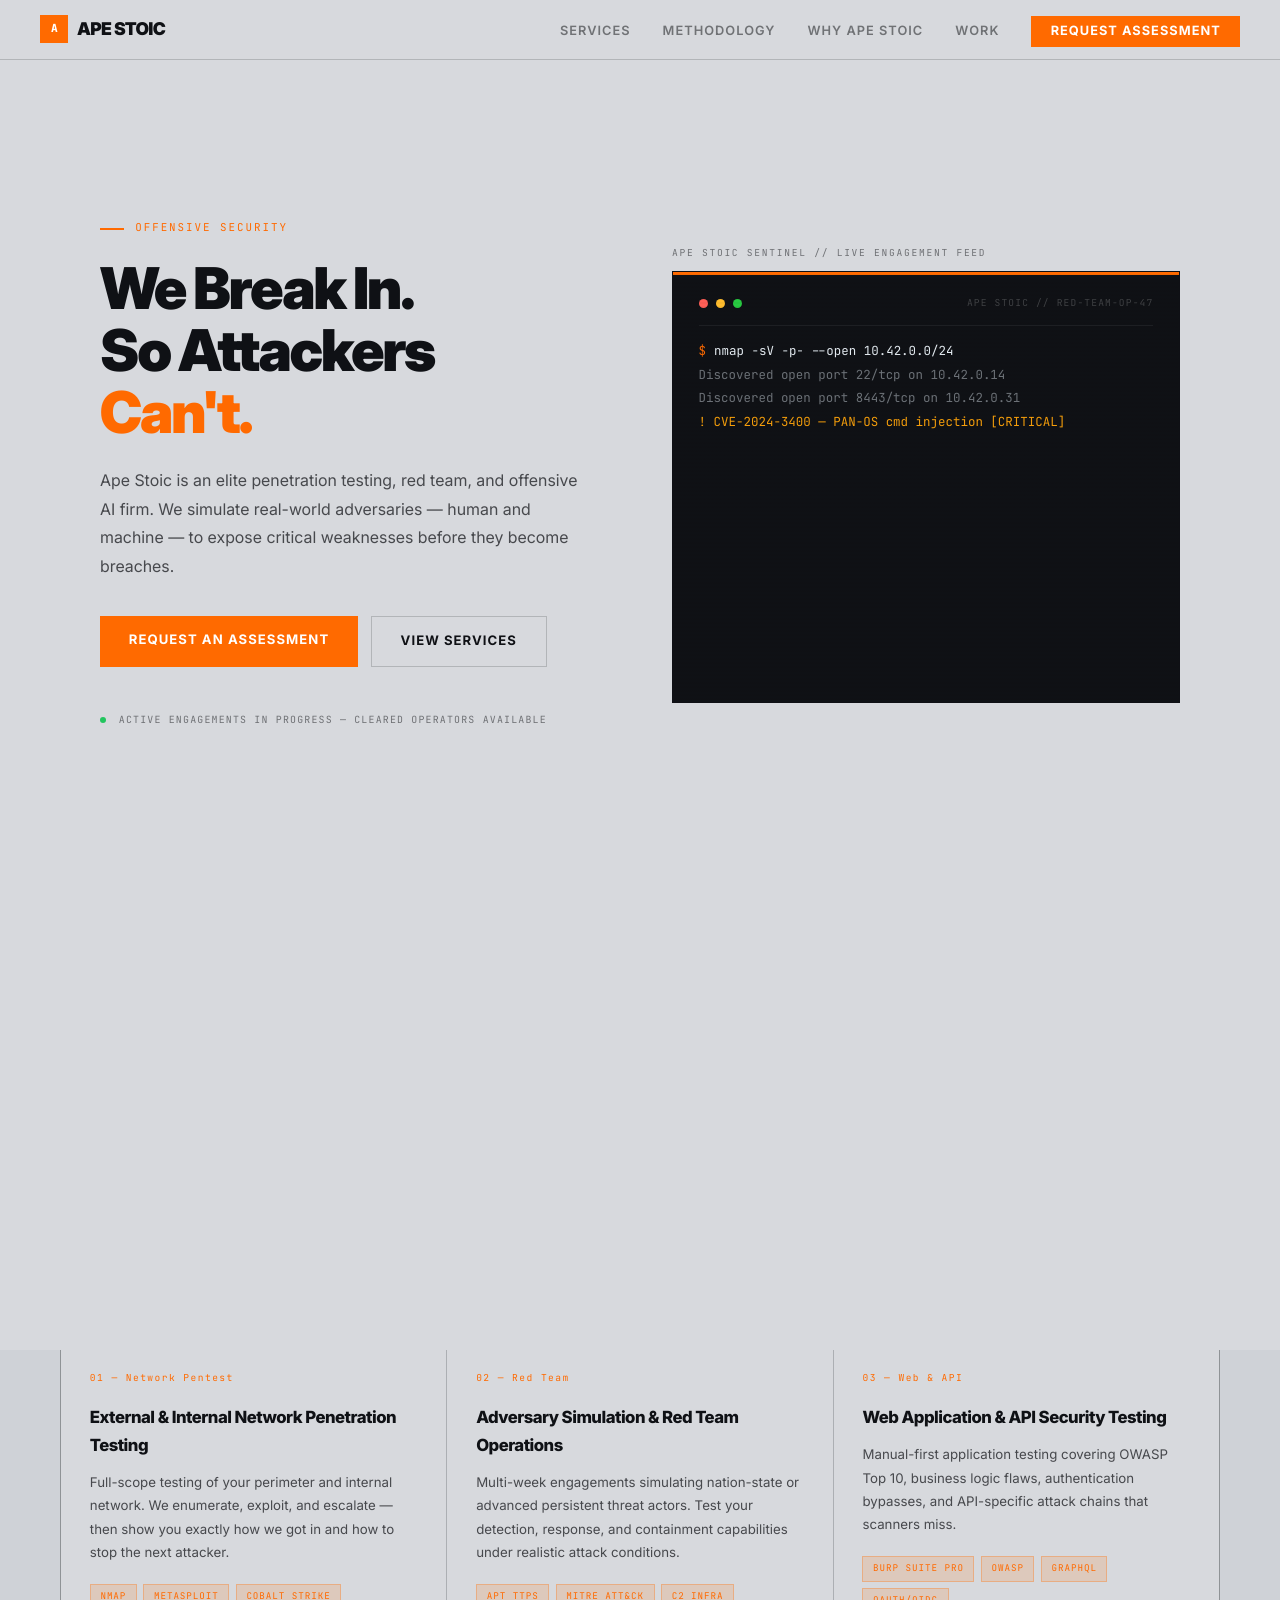
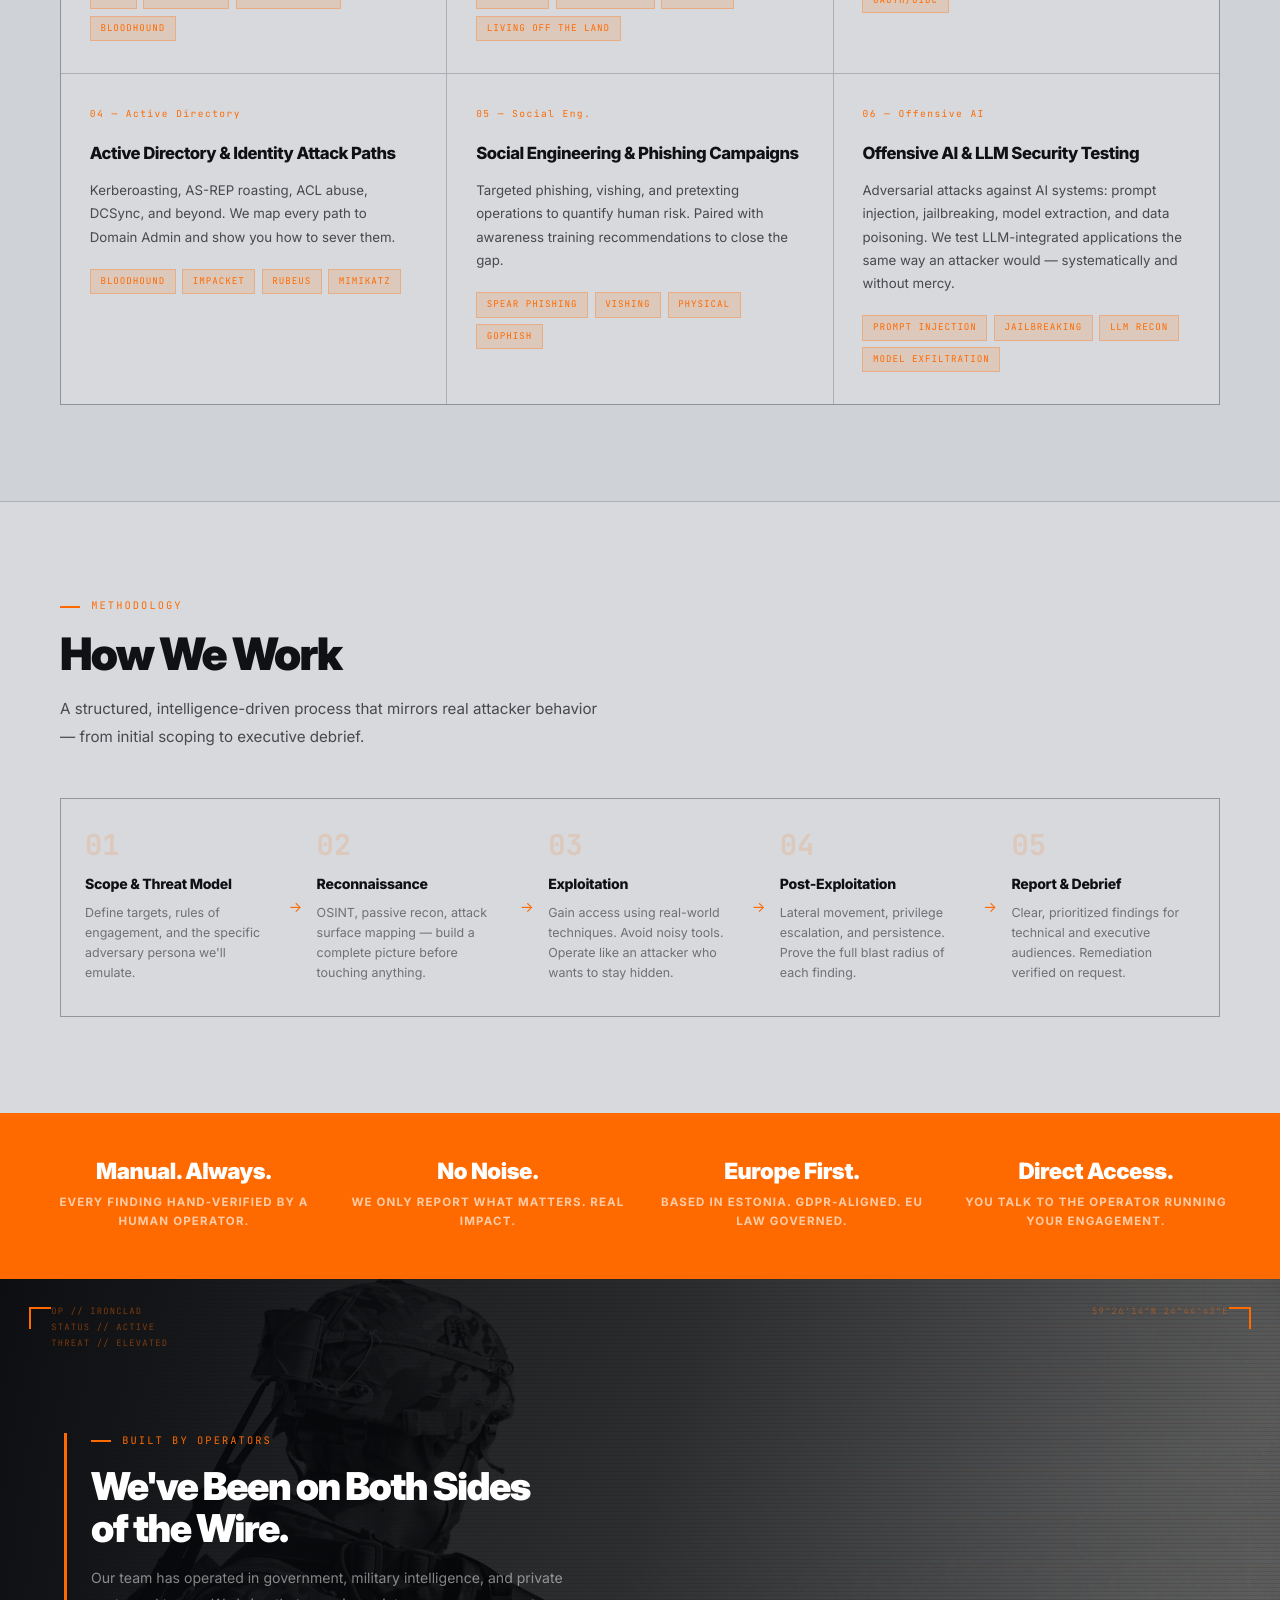
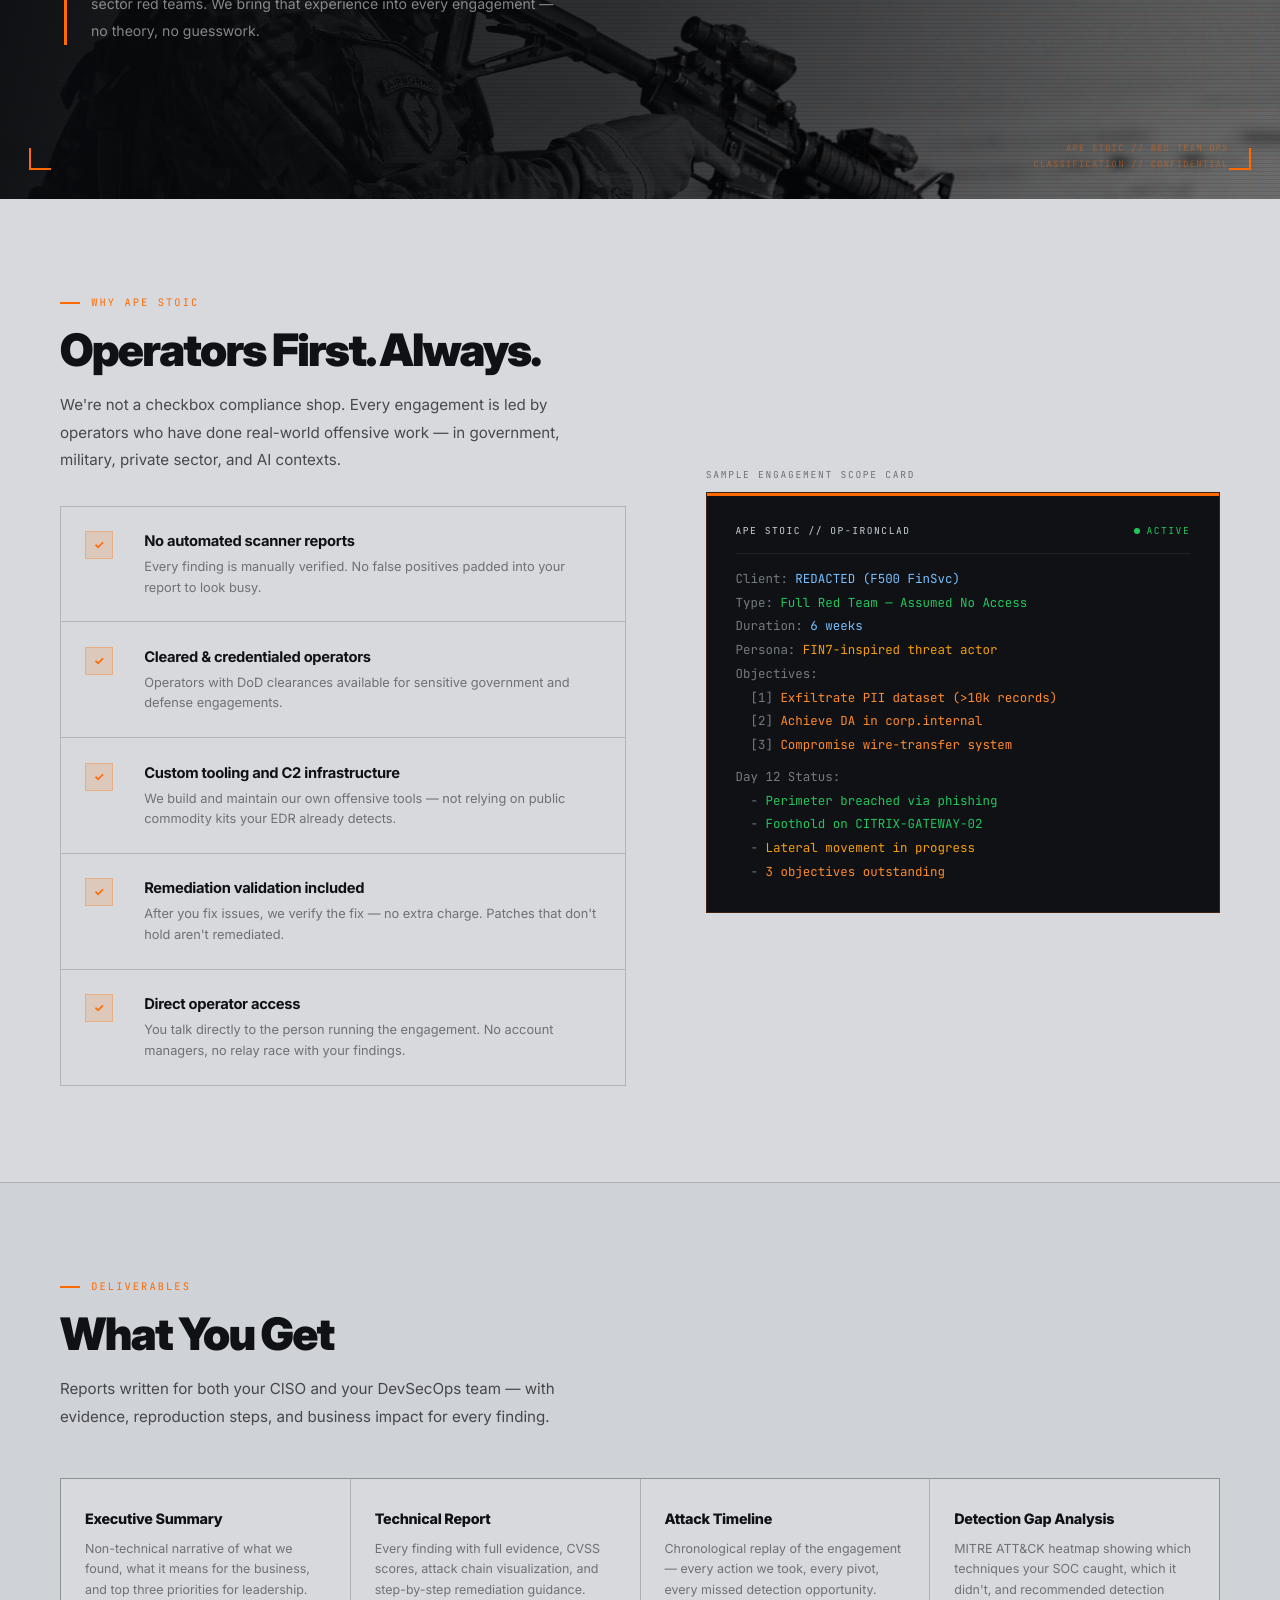
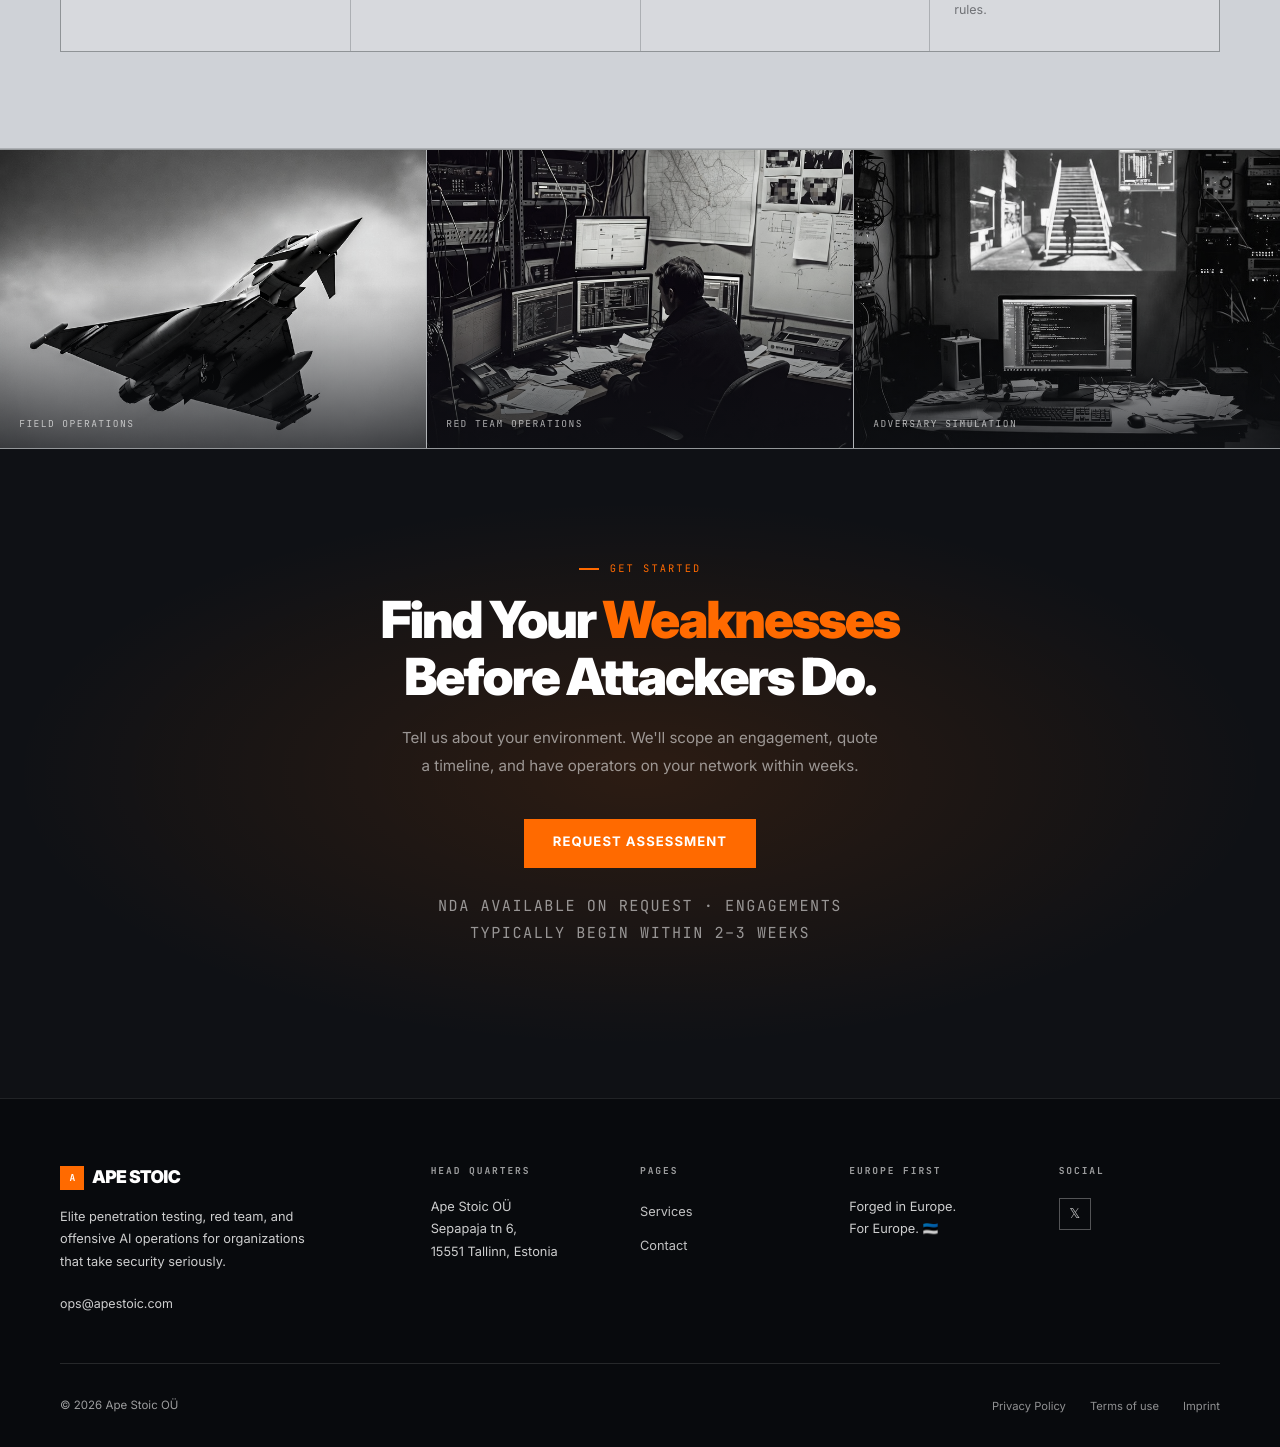
==== index.html @ 7f0d74b4 "Bust CDN cache — bump asset version to v2" ====
<!DOCTYPE html>
<html lang="en">
<head>
  <meta charset="UTF-8" />
  <meta name="viewport" content="width=device-width, initial-scale=1.0" />
  <title>Ape Stoic — Penetration Testing, Red Team & Offensive AI</title>
  <link rel="preconnect" href="https://fonts.googleapis.com" />
  <link rel="preconnect" href="https://fonts.gstatic.com" crossorigin />
  <link href="https://fonts.googleapis.com/css2?family=Inter:wght@400;500;600;700;800;900&family=JetBrains+Mono:wght@400;500;700&display=swap" rel="stylesheet" />
  <link rel="stylesheet" href="styles.css?v=2" />
</head>
<body class="loading">

  <!-- ── NAV ──────────────────────────────────────────────────── -->
  <nav id="navbar">
    <a href="#" class="nav-logo">
      <div class="nav-logo-mark">A</div>
      APE STOIC
    </a>
    <ul class="nav-links">
      <li><a href="#services">Services</a></li>
      <li><a href="#process">Methodology</a></li>
      <li><a href="#why">Why Ape Stoic</a></li>
      <li><a href="#work">Work</a></li>
      <li><a href="#contact" class="nav-cta">Request Assessment</a></li>
    </ul>
    <button class="nav-burger" aria-label="Toggle menu" aria-expanded="false">
      <span></span><span></span><span></span>
    </button>
  </nav>

  <!-- ── HERO ─────────────────────────────────────────────────── -->
  <main>
    <div class="hero container">
      <div>
        <div class="hero-eyebrow">Offensive Security</div>
        <h1>
          We Break In.<br />
          So Attackers<br />
          <em>Can't.</em>
        </h1>
        <p class="hero-sub">
          Ape Stoic is an elite penetration testing, red team, and offensive AI firm.
          We simulate real-world adversaries — human and machine — to expose critical weaknesses
          before they become breaches.
        </p>
        <div class="hero-actions">
          <a href="#contact" class="btn-primary">Request an Assessment</a>
          <a href="#services" class="btn-ghost">View Services</a>
        </div>
        <div class="hero-trust">
          <span class="trust-dot"></span>
          Active engagements in progress — cleared operators available
        </div>
      </div>

      <div class="terminal-wrap fade-up">
        <div class="terminal-label">Ape Stoic Sentinel // Live Engagement Feed</div>
        <div class="terminal">
          <div class="t-bar">
            <div class="t-dot"></div>
            <div class="t-dot"></div>
            <div class="t-dot"></div>
            <span class="t-title">APE STOIC // RED-TEAM-OP-47</span>
          </div>
          <div class="t-line"><span class="t-prompt">$</span><span class="t-cmd"> nmap -sV -p- --open 10.42.0.0/24</span></div>
          <div class="t-line"><span class="t-dim">Discovered open port 22/tcp on 10.42.0.14</span></div>
          <div class="t-line"><span class="t-dim">Discovered open port 8443/tcp on 10.42.0.31</span></div>
          <div class="t-line"><span class="t-warn">! CVE-2024-3400 — PAN-OS cmd injection [CRITICAL]</span></div>
          <div class="t-gap"></div>
          <div class="t-line"><span class="t-prompt">$</span><span class="t-cmd"> ./exploit.py --target 10.42.0.31 --cve 2024-3400</span></div>
          <div class="t-line"><span class="t-out">✓ Shell obtained: root@fw-edge-01</span></div>
          <div class="t-line"><span class="t-out">✓ Pivoting to internal VLAN 10.10.0.0/16</span></div>
          <div class="t-gap"></div>
          <div class="t-line"><span class="t-prompt">$</span><span class="t-cmd"> bloodhound-python -d corp.internal -u svc_scan</span></div>
          <div class="t-line"><span class="t-out">✓ 1,847 objects ingested</span></div>
          <div class="t-line"><span class="t-warn">! Shortest path to DA: 3 hops via KERBEROAST</span></div>
          <div class="t-gap"></div>
          <div class="t-line"><span class="t-prompt">$</span><span class="t-cmd"> impacket-secretsdump -just-dc corp.internal/admin</span></div>
          <div class="t-line"><span class="t-err">■ Domain Admin hash captured — objective complete</span></div>
          <div class="t-gap"></div>
          <div class="t-line"><span class="t-prompt">$</span><span class="t-dim"> _<span class="blink"></span></span></div>
        </div>
      </div>
    </div>
  </main>

  <!-- ── TICKER ────────────────────────────────────────────────── -->
  <div class="divider-bar">
    <div class="ticker" id="ticker">
      <span class="ticker-item"><b>◆</b>Network Penetration Testing</span>
      <span class="ticker-item"><b>◆</b>Red Team Operations</span>
      <span class="ticker-item"><b>◆</b>Web Application Testing</span>
      <span class="ticker-item"><b>◆</b>Active Directory Attacks</span>
      <span class="ticker-item"><b>◆</b>Social Engineering</span>
      <span class="ticker-item"><b>◆</b>Offensive AI</span>
      <span class="ticker-item"><b>◆</b>Physical Security</span>
      <span class="ticker-item"><b>◆</b>Threat Intelligence</span>
      <span class="ticker-item"><b>◆</b>Purple Team Exercises</span>
      <span class="ticker-item"><b>◆</b>Network Penetration Testing</span>
      <span class="ticker-item"><b>◆</b>Red Team Operations</span>
      <span class="ticker-item"><b>◆</b>Web Application Testing</span>
      <span class="ticker-item"><b>◆</b>Active Directory Attacks</span>
      <span class="ticker-item"><b>◆</b>Social Engineering</span>
      <span class="ticker-item"><b>◆</b>Offensive AI</span>
      <span class="ticker-item"><b>◆</b>Physical Security</span>
      <span class="ticker-item"><b>◆</b>Threat Intelligence</span>
      <span class="ticker-item"><b>◆</b>Purple Team Exercises</span>
    </div>
  </div>

  <!-- ── LOGOS ─────────────────────────────────────────────────── -->
  <div class="logos-row">
    <div class="logos-inner">
      <span class="logo-txt">Fortune 500</span>
      <span class="logo-txt">Financial Services</span>
      <span class="logo-txt">Healthcare</span>
      <span class="logo-txt">Defense Contractors</span>
      <span class="logo-txt">Critical Infrastructure</span>
      <span class="logo-txt">SaaS / Tech</span>
      <span class="logo-txt">Private Equity</span>
      <span class="logo-txt">Fortune 500</span>
      <span class="logo-txt">Financial Services</span>
      <span class="logo-txt">Healthcare</span>
      <span class="logo-txt">Defense Contractors</span>
      <span class="logo-txt">Critical Infrastructure</span>
      <span class="logo-txt">SaaS / Tech</span>
      <span class="logo-txt">Private Equity</span>
    </div>
  </div>

  <!-- ── SERVICES ──────────────────────────────────────────────── -->
  <section class="section services-bg" id="services">
    <div class="container">
      <div class="services-header fade-up">
        <div>
          <div class="eyebrow">Services</div>
          <h2 class="section-title">Full-Spectrum Offensive Security</h2>
        </div>
        <p class="section-sub">
          Every engagement is scoped to your threat model, staffed with operators who have done this in the real world — networks, applications, and AI systems — not just a lab.
        </p>
      </div>

      <div class="services-grid fade-up">
        <div class="svc-card">
          <div class="svc-num">01 — Network Pentest</div>
          <h3>External & Internal Network Penetration Testing</h3>
          <p>Full-scope testing of your perimeter and internal network. We enumerate, exploit, and escalate — then show you exactly how we got in and how to stop the next attacker.</p>
          <div class="svc-tags">
            <span class="svc-tag">NMAP</span>
            <span class="svc-tag">Metasploit</span>
            <span class="svc-tag">Cobalt Strike</span>
            <span class="svc-tag">BloodHound</span>
          </div>
        </div>
        <div class="svc-card">
          <div class="svc-num">02 — Red Team</div>
          <h3>Adversary Simulation & Red Team Operations</h3>
          <p>Multi-week engagements simulating nation-state or advanced persistent threat actors. Test your detection, response, and containment capabilities under realistic attack conditions.</p>
          <div class="svc-tags">
            <span class="svc-tag">APT TTPs</span>
            <span class="svc-tag">MITRE ATT&CK</span>
            <span class="svc-tag">C2 Infra</span>
            <span class="svc-tag">Living off the Land</span>
          </div>
        </div>
        <div class="svc-card">
          <div class="svc-num">03 — Web & API</div>
          <h3>Web Application & API Security Testing</h3>
          <p>Manual-first application testing covering OWASP Top 10, business logic flaws, authentication bypasses, and API-specific attack chains that scanners miss.</p>
          <div class="svc-tags">
            <span class="svc-tag">Burp Suite Pro</span>
            <span class="svc-tag">OWASP</span>
            <span class="svc-tag">GraphQL</span>
            <span class="svc-tag">OAuth/OIDC</span>
          </div>
        </div>
        <div class="svc-card">
          <div class="svc-num">04 — Active Directory</div>
          <h3>Active Directory & Identity Attack Paths</h3>
          <p>Kerberoasting, AS-REP roasting, ACL abuse, DCSync, and beyond. We map every path to Domain Admin and show you how to sever them.</p>
          <div class="svc-tags">
            <span class="svc-tag">BloodHound</span>
            <span class="svc-tag">Impacket</span>
            <span class="svc-tag">Rubeus</span>
            <span class="svc-tag">Mimikatz</span>
          </div>
        </div>
        <div class="svc-card">
          <div class="svc-num">05 — Social Eng.</div>
          <h3>Social Engineering & Phishing Campaigns</h3>
          <p>Targeted phishing, vishing, and pretexting operations to quantify human risk. Paired with awareness training recommendations to close the gap.</p>
          <div class="svc-tags">
            <span class="svc-tag">Spear Phishing</span>
            <span class="svc-tag">Vishing</span>
            <span class="svc-tag">Physical</span>
            <span class="svc-tag">GoPhish</span>
          </div>
        </div>
        <div class="svc-card">
          <div class="svc-num">06 — Offensive AI</div>
          <h3>Offensive AI & LLM Security Testing</h3>
          <p>Adversarial attacks against AI systems: prompt injection, jailbreaking, model extraction, and data poisoning. We test LLM-integrated applications the same way an attacker would — systematically and without mercy.</p>
          <div class="svc-tags">
            <span class="svc-tag">Prompt Injection</span>
            <span class="svc-tag">Jailbreaking</span>
            <span class="svc-tag">LLM Recon</span>
            <span class="svc-tag">Model Exfiltration</span>
          </div>
        </div>
      </div>
    </div>
  </section>

  <!-- ── PROCESS ────────────────────────────────────────────────── -->
  <section class="section" id="process">
    <div class="container">
      <div class="fade-up">
        <div class="eyebrow">Methodology</div>
        <h2 class="section-title">How We Work</h2>
        <p class="section-sub">A structured, intelligence-driven process that mirrors real attacker behavior — from initial scoping to executive debrief.</p>
      </div>
      <div class="process-grid fade-up">
        <div class="process-step">
          <div class="step-n">01</div>
          <h4>Scope & Threat Model</h4>
          <p>Define targets, rules of engagement, and the specific adversary persona we'll emulate.</p>
        </div>
        <div class="process-step">
          <div class="step-n">02</div>
          <h4>Reconnaissance</h4>
          <p>OSINT, passive recon, attack surface mapping — build a complete picture before touching anything.</p>
        </div>
        <div class="process-step">
          <div class="step-n">03</div>
          <h4>Exploitation</h4>
          <p>Gain access using real-world techniques. Avoid noisy tools. Operate like an attacker who wants to stay hidden.</p>
        </div>
        <div class="process-step">
          <div class="step-n">04</div>
          <h4>Post-Exploitation</h4>
          <p>Lateral movement, privilege escalation, and persistence. Prove the full blast radius of each finding.</p>
        </div>
        <div class="process-step">
          <div class="step-n">05</div>
          <h4>Report & Debrief</h4>
          <p>Clear, prioritized findings for technical and executive audiences. Remediation verified on request.</p>
        </div>
      </div>
    </div>
  </section>

  <!-- ── PRINCIPLES STRIP ───────────────────────────────────────── -->
  <div class="stats-strip">
    <div>
      <div class="stat-num" style="font-size:1.4rem; letter-spacing:-0.02em">Manual. Always.</div>
      <div class="stat-desc" style="margin-top:0.6rem">Every finding hand-verified by a human operator.</div>
    </div>
    <div>
      <div class="stat-num" style="font-size:1.4rem; letter-spacing:-0.02em">No Noise.</div>
      <div class="stat-desc" style="margin-top:0.6rem">We only report what matters. Real impact.</div>
    </div>
    <div>
      <div class="stat-num" style="font-size:1.4rem; letter-spacing:-0.02em">Europe First.</div>
      <div class="stat-desc" style="margin-top:0.6rem">Based in Estonia. GDPR-aligned. EU law governed.</div>
    </div>
    <div>
      <div class="stat-num" style="font-size:1.4rem; letter-spacing:-0.02em">Direct Access.</div>
      <div class="stat-desc" style="margin-top:0.6rem">You talk to the operator running your engagement.</div>
    </div>
  </div>

  <!-- ── PHOTO BANNER ──────────────────────────────────────────── -->
  <div class="photo-banner">
    <img
      src="img/miltec1.jpg"
      alt="Military operator in the field"
      loading="lazy"
    />
    <div class="photo-banner-scanlines"></div>

    <!-- Corner viewfinder brackets -->
    <div class="photo-banner-corner photo-banner-corner--tl"></div>
    <div class="photo-banner-corner photo-banner-corner--tr"></div>
    <div class="photo-banner-corner photo-banner-corner--bl"></div>
    <div class="photo-banner-corner photo-banner-corner--br"></div>

    <!-- HUD data readouts -->
    <div class="photo-banner-hud photo-banner-hud--tl">
      OP // IRONCLAD<br />
      STATUS // ACTIVE<br />
      THREAT // ELEVATED
    </div>
    <div class="photo-banner-hud photo-banner-hud--tr">
      59°26'14"N 24°44'43"E
    </div>
    <div class="photo-banner-hud photo-banner-hud--br">
      APE STOIC // RED TEAM OPS<br />
      CLASSIFICATION // CONFIDENTIAL
    </div>

    <div class="photo-banner-overlay">
      <div class="photo-banner-text">
        <div class="eyebrow">Built by Operators</div>
        <h2>We've Been on Both Sides of the Wire.</h2>
        <p>Our team has operated in government, military intelligence, and private sector red teams. We bring that experience into every engagement — no theory, no guesswork.</p>
      </div>
    </div>
  </div>

  <!-- ── WHY STOIC ─────────────────────────────────────────────── -->
  <section class="section" id="why">
    <div class="container why-grid">
      <div class="fade-up">
        <div class="eyebrow">Why Ape Stoic</div>
        <h2 class="section-title">Operators First. Always.</h2>
        <p class="section-sub">We're not a checkbox compliance shop. Every engagement is led by operators who have done real-world offensive work — in government, military, private sector, and AI contexts.</p>

        <ul class="why-list">
          <li class="why-item">
            <div class="why-check">✓</div>
            <div>
              <h4>No automated scanner reports</h4>
              <p>Every finding is manually verified. No false positives padded into your report to look busy.</p>
            </div>
          </li>
          <li class="why-item">
            <div class="why-check">✓</div>
            <div>
              <h4>Cleared & credentialed operators</h4>
              <p>Operators with DoD clearances available for sensitive government and defense engagements.</p>
            </div>
          </li>
          <li class="why-item">
            <div class="why-check">✓</div>
            <div>
              <h4>Custom tooling and C2 infrastructure</h4>
              <p>We build and maintain our own offensive tools — not relying on public commodity kits your EDR already detects.</p>
            </div>
          </li>
          <li class="why-item">
            <div class="why-check">✓</div>
            <div>
              <h4>Remediation validation included</h4>
              <p>After you fix issues, we verify the fix — no extra charge. Patches that don't hold aren't remediated.</p>
            </div>
          </li>
          <li class="why-item">
            <div class="why-check">✓</div>
            <div>
              <h4>Direct operator access</h4>
              <p>You talk directly to the person running the engagement. No account managers, no relay race with your findings.</p>
            </div>
          </li>
        </ul>
      </div>

      <div class="fade-up">
        <div class="terminal-label" style="color:var(--text-dim); font-family:var(--font-mono); font-size:0.6rem; text-transform:uppercase; letter-spacing:0.18em; margin-bottom:0.6rem">Sample Engagement Scope Card</div>
        <div class="scope-card">
          <div class="scope-header">
            <span>APE STOIC // OP-IRONCLAD</span>
            <span class="scope-live"><span class="scope-live-dot"></span>ACTIVE</span>
          </div>
          <div class="scope-line">Client:       <span class="scope-key">REDACTED (F500 FinSvc)</span></div>
          <div class="scope-line">Type:         <span class="scope-ok">Full Red Team — Assumed No Access</span></div>
          <div class="scope-line">Duration:     <span class="scope-key">6 weeks</span></div>
          <div class="scope-line">Persona:      <span class="scope-warn">FIN7-inspired threat actor</span></div>
          <div class="scope-line">Objectives:</div>
          <div class="scope-line">&nbsp;&nbsp;[1] <span class="scope-hit">Exfiltrate PII dataset (&gt;10k records)</span></div>
          <div class="scope-line">&nbsp;&nbsp;[2] <span class="scope-hit">Achieve DA in corp.internal</span></div>
          <div class="scope-line">&nbsp;&nbsp;[3] <span class="scope-hit">Compromise wire-transfer system</span></div>
          <div style="height:0.5rem"></div>
          <div class="scope-line">Day 12 Status:</div>
          <div class="scope-line">&nbsp;&nbsp;- <span class="scope-ok">Perimeter breached via phishing</span></div>
          <div class="scope-line">&nbsp;&nbsp;- <span class="scope-ok">Foothold on CITRIX-GATEWAY-02</span></div>
          <div class="scope-line">&nbsp;&nbsp;- <span class="scope-warn">Lateral movement in progress</span></div>
          <div class="scope-line">&nbsp;&nbsp;- <span class="scope-hit">3 objectives outstanding</span></div>
        </div>
      </div>
    </div>
  </section>

  <!-- ── DELIVERABLES ───────────────────────────────────────────── -->
  <section class="section services-bg" id="work">
    <div class="container">
      <div class="fade-up">
        <div class="eyebrow">Deliverables</div>
        <h2 class="section-title">What You Get</h2>
        <p class="section-sub">Reports written for both your CISO and your DevSecOps team — with evidence, reproduction steps, and business impact for every finding.</p>
      </div>
      <div class="deliver-grid fade-up">
        <div class="deliver-card">
          <h4>Executive Summary</h4>
          <p>Non-technical narrative of what we found, what it means for the business, and top three priorities for leadership.</p>
        </div>
        <div class="deliver-card">
          <h4>Technical Report</h4>
          <p>Every finding with full evidence, CVSS scores, attack chain visualization, and step-by-step remediation guidance.</p>
        </div>
        <div class="deliver-card">
          <h4>Attack Timeline</h4>
          <p>Chronological replay of the engagement — every action we took, every pivot, every missed detection opportunity.</p>
        </div>
        <div class="deliver-card">
          <h4>Detection Gap Analysis</h4>
          <p>MITRE ATT&CK heatmap showing which techniques your SOC caught, which it didn't, and recommended detection rules.</p>
        </div>
      </div>
    </div>
  </section>

  <!-- ── PHOTO GRID ────────────────────────────────────────────── -->
  <div class="photo-grid">
    <div class="photo-cell">
      <img
        src="img/miltec4.jpg"
        alt="Operator with weapon"
        loading="lazy"
      />
      <div class="photo-cell-overlay"></div>
      <div class="photo-cell-label">Field Operations</div>
    </div>
    <div class="photo-cell">
      <img
        src="img/miltec2.jpg"
        alt="Tactical engagement"
        loading="lazy"
        style="object-position: 70% center"
      />
      <div class="photo-cell-overlay"></div>
      <div class="photo-cell-label">Red Team Operations</div>
    </div>
    <div class="photo-cell">
      <img
        src="img/miltec3.jpg"
        alt="Military readiness"
        loading="lazy"
        style="object-position: 30% center"
      />
      <div class="photo-cell-overlay"></div>
      <div class="photo-cell-label">Adversary Simulation</div>
    </div>
  </div>


<!-- ── CTA ───────────────────────────────────────────────────── -->
<section class="cta-section" id="contact">
  <div class="eyebrow" style="justify-content:center; color:var(--red)">Get Started</div>
  <h2 class="fade-up">Find Your <em>Weaknesses</em><br />Before Attackers Do.</h2>
  <p class="fade-up">Tell us about your environment. We'll scope an engagement, quote a timeline, and have operators on your network within weeks.</p>
  <div class="cta-form fade-up">
    <a href="mailto:ops@apestoic.com?subject=Assessment%20Request" class="btn-primary">Request Assessment</a>
  </div>
  <p class="cta-note fade-up">NDA available on request · Engagements typically begin within 2–3 weeks</p>
</section>

  <!-- ── FOOTER ────────────────────────────────────────────────── -->
  <footer>
    <div class="footer-inner">
      <div class="footer-top">
        <div>
          <div class="footer-logo">
            <div class="footer-logo-mark">A</div>
            APE STOIC
          </div>
          <p class="footer-brand-desc">
            Elite penetration testing, red team, and offensive AI operations for organizations that take security seriously.
          </p>
          <div class="footer-contact-links">
            <a href="mailto:ops@apestoic.com">ops@apestoic.com</a>
          </div>
        </div>

        <div class="footer-col">
          <h5>Head Quarters</h5>
          <p class="footer-brand-desc">
            Ape Stoic OÜ<br />
            Sepapaja tn 6,<br />
            15551 Tallinn, Estonia
          </p>
        </div>

        <div class="footer-col">
          <h5>Pages</h5>
          <ul>
            <li><a href="#services">Services</a></li>
            <li><a href="#contact">Contact</a></li>
          </ul>
        </div>

        <div class="footer-col">
          <h5>Europe First</h5>
          <p class="footer-brand-desc">Forged in Europe.<br /> 
            For Europe. 🇪🇪
          </p>
        </div>

      <div class="footer-col">
        <h5>Social</h5>
        <div class="footer-social">
          <a href="https://x.com/apestoic" target="_blank" rel="noopener noreferrer" aria-label="X / Twitter">𝕏</a>
        </div>
      </div>
    </div>



      <div class="footer-bottom">
        <p>© 2026 Ape Stoic OÜ</p>
        <div class="footer-legal">
          <a href="privacy.html">Privacy Policy</a>
          <a href="terms.html">Terms of use</a>
          <a href="imprint.html">Imprint</a>
        </div>
      </div>
    </div>
  </footer>

  <script src="main.js?v=2"></script>
</body>
</html>
---- styles.css ----
/* ── TOKENS ──────────────────────────────────────────────────────── */
:root {
  --red:          #ff6a00;
  --red-bright:   #ff8a2a;
  --red-glow:     #ff7a18;
  --red-dark:     #b94a00;
  --red-dim:      rgba(255,106,0,0.15);
  --red-border:   rgba(255,106,0,0.30);

  --bg-primary:   #d7d9dd;
  --bg-secondary: #cfd2d7;
  --bg-card:      rgba(255,255,255,0.30);
  --bg-glass:     rgba(255,255,255,0.55);
  --bg-glass-hover: rgba(255,255,255,0.70);

  --text-primary:   #0f1115;
  --text-secondary: rgba(15,17,21,0.72);
  --text-dim:       rgba(15,17,21,0.52);

  --border:       rgba(15,17,21,0.18);
  --border-hover: rgba(255,106,0,0.55);

  --container:    1160px;
  --radius-lg:    0px;
  --radius-md:    0px;
  --radius-sm:    0px;
  --shadow-lg:    none;
  --shadow-red:   none;

  --font-sans: Inter, -apple-system, BlinkMacSystemFont, "Segoe UI", sans-serif;
  --font-mono: "JetBrains Mono", "Fira Code", "SF Mono", ui-monospace, monospace;

  --ease-out:    cubic-bezier(0.2,0.8,0.2,1);
  --ease-spring: cubic-bezier(0.34,1.56,0.64,1);
}

/* ── RESET ───────────────────────────────────────────────────────── */
*, *::before, *::after { box-sizing: border-box; margin: 0; padding: 0; }
html { scroll-behavior: smooth; }
body {
  font-family: var(--font-sans);
  background: var(--bg-primary);
  color: var(--text-primary);
  line-height: 1.65;
  overflow-x: hidden;
  -webkit-font-smoothing: antialiased;
  text-rendering: geometricPrecision;
}
a { color: inherit; text-decoration: none; }
::selection { background: var(--red); color: #fff; }

/* ── SCROLLBAR ───────────────────────────────────────────────────── */
::-webkit-scrollbar { width: 5px; }
::-webkit-scrollbar-track { background: var(--bg-secondary); }
::-webkit-scrollbar-thumb { background: var(--red); }

/* ── NAV ─────────────────────────────────────────────────────────── */
nav {
  position: fixed;
  top: 0; left: 0; right: 0;
  z-index: 900;
  height: 60px;
  display: flex;
  align-items: center;
  justify-content: space-between;
  flex-wrap: nowrap;
  padding: 0 2.5rem;
  background: rgba(215,217,221,0.92);
  backdrop-filter: blur(14px);
  border-bottom: 1px solid var(--border);
  transition: background 0.3s;
}

nav.scrolled { background: rgba(207,210,215,0.97); }

.nav-logo {
  display: flex;
  align-items: center;
  gap: 9px;
  font-size: 1.1rem;
  font-weight: 900;
  letter-spacing: -0.04em;
  color: var(--text-primary);
  white-space: nowrap;
  flex-shrink: 0;
}

.nav-logo-mark {
  width: 28px;
  height: 28px;
  background: var(--red);
  display: grid;
  place-items: center;
  font-size: 0.7rem;
  font-weight: 900;
  color: #fff;
  font-family: var(--font-mono);
}

.nav-links {
  display: flex;
  align-items: center;
  gap: 2rem;
  list-style: none;
}

.nav-links a {
  font-size: 0.8rem;
  font-weight: 600;
  text-transform: uppercase;
  letter-spacing: 0.08em;
  color: var(--text-dim);
  transition: color 0.2s;
  white-space: nowrap;
}

.nav-links a:hover { color: var(--text-primary); }

.nav-cta {
  background: var(--red) !important;
  color: #fff !important;
  padding: 0.5rem 1.2rem;
  font-weight: 700 !important;
  transition: background 0.2s !important;
}

.nav-cta:hover { background: var(--red-dark) !important; }

/* ── BUTTONS ─────────────────────────────────────────────────────── */
.btn-primary {
  background: var(--red);
  color: #fff;
  font-weight: 700;
  font-size: 0.82rem;
  text-transform: uppercase;
  letter-spacing: 0.08em;
  padding: 0.85rem 1.8rem;
  transition: background 0.2s;
  display: inline-block;
}

.btn-primary:hover { background: var(--red-dark); }

.btn-ghost {
  background: transparent;
  color: var(--text-primary);
  font-weight: 700;
  font-size: 0.82rem;
  text-transform: uppercase;
  letter-spacing: 0.08em;
  padding: 0.85rem 1.8rem;
  border: 1px solid var(--border);
  transition: border-color 0.2s, color 0.2s;
  display: inline-block;
}

.btn-ghost:hover { border-color: var(--red); color: var(--red); }

/* ── HERO ────────────────────────────────────────────────────────── */
.hero {
  min-height: 100vh;
  display: grid;
  grid-template-columns: 1fr 1fr;
  align-items: center;
  gap: 4rem;
  padding: 8rem 2.5rem 5rem;
  max-width: var(--container);
  margin: 0 auto;
}

.hero-eyebrow {
  font-family: var(--font-mono);
  font-size: 0.68rem;
  text-transform: uppercase;
  letter-spacing: 0.18em;
  color: var(--red);
  margin-bottom: 1.2rem;
  display: flex;
  align-items: center;
  gap: 0.7rem;
}

.hero-eyebrow::before {
  content: '';
  width: 24px;
  height: 2px;
  background: var(--red);
}

.hero h1 {
  font-size: clamp(2.4rem, 4.5vw, 4rem);
  font-weight: 900;
  letter-spacing: -0.04em;
  line-height: 1.08;
  margin-bottom: 1.4rem;
  color: var(--text-primary);
}

.hero h1 em { font-style: normal; color: var(--red); }

.hero-sub {
  font-size: 1rem;
  color: var(--text-secondary);
  line-height: 1.8;
  margin-bottom: 2.2rem;
  max-width: 480px;
}

.hero-actions {
  display: flex;
  gap: 0.8rem;
  flex-wrap: wrap;
  margin-bottom: 2.8rem;
}

.hero-trust {
  display: flex;
  align-items: center;
  gap: 0.8rem;
  font-family: var(--font-mono);
  font-size: 0.62rem;
  letter-spacing: 0.12em;
  text-transform: uppercase;
  color: var(--text-dim);
}

.trust-dot {
  width: 6px; height: 6px;
  background: #22c55e;
  border-radius: 50%;
  animation: pulse 2s infinite;
}

@keyframes pulse {
  0%, 100% { opacity: 1; }
  50% { opacity: 0.4; }
}

/* ── TERMINAL ────────────────────────────────────────────────────── */
.terminal-wrap { position: relative; }

.terminal-label {
  font-family: var(--font-mono);
  font-size: 0.6rem;
  text-transform: uppercase;
  letter-spacing: 0.18em;
  color: var(--text-dim);
  margin-bottom: 0.6rem;
}

.terminal {
  background: #0f1115;
  border: 1px solid rgba(15,17,21,0.35);
  padding: 1.4rem 1.6rem;
  font-family: var(--font-mono);
  font-size: 0.78rem;
  line-height: 1.9;
  color: #c9d1d9;
  position: relative;
  overflow: hidden;
}

.terminal::before {
  content: '';
  position: absolute;
  top: 0; left: 0; right: 0;
  height: 3px;
  background: var(--red);
}

.terminal::after {
  content: '';
  position: absolute;
  inset: 0;
  background: repeating-linear-gradient(
    0deg,
    transparent,
    transparent 2px,
    rgba(0,0,0,0.03) 2px,
    rgba(0,0,0,0.03) 4px
  );
  pointer-events: none;
}

.t-bar {
  display: flex;
  align-items: center;
  gap: 0.5rem;
  padding-bottom: 0.8rem;
  margin-bottom: 0.8rem;
  border-bottom: 1px solid rgba(255,255,255,0.06);
}

.t-dot { width: 9px; height: 9px; border-radius: 50%; }
.t-dot:nth-child(1) { background: #ff5f57; }
.t-dot:nth-child(2) { background: #ffbd2e; }
.t-dot:nth-child(3) { background: #28ca41; }
.t-title { margin-left: auto; font-size: 0.6rem; letter-spacing: 0.12em; color: rgba(255,255,255,0.2); }

.t-line { display: flex; align-items: baseline; gap: 0.5rem; }
.t-prompt { color: var(--red); user-select: none; }
.t-cmd   { color: #e6edf3; }
.t-out   { color: #22c55e; }
.t-warn  { color: #f59e0b; }
.t-dim   { color: rgba(201,209,217,0.5); }
.t-err   { color: #f87171; }
.t-gap   { height: 0.5rem; }

.blink {
  display: inline-block;
  width: 7px; height: 13px;
  background: var(--red);
  vertical-align: middle;
  animation: blink 1s step-end infinite;
}

@keyframes blink { 50% { opacity: 0; } }

/* ── TICKER / DIVIDER ────────────────────────────────────────────── */
.divider-bar {
  background: var(--bg-secondary);
  border-top: 1px solid var(--border);
  border-bottom: 1px solid var(--border);
  overflow: hidden;
  padding: 0.6rem 0;
}

.ticker { display: flex; white-space: nowrap; animation: ticker 28s linear infinite; }

.ticker-item {
  font-family: var(--font-mono);
  font-size: 0.65rem;
  letter-spacing: 0.14em;
  text-transform: uppercase;
  color: var(--text-dim);
  padding: 0 2.5rem;
}

.ticker-item b { color: var(--red); margin-right: 0.5rem; }

@keyframes ticker { to { transform: translateX(-50%); } }

/* ── SECTION SHARED ──────────────────────────────────────────────── */
.section { padding: 6rem 2.5rem; }
.container { max-width: var(--container); margin: 0 auto; }

.eyebrow {
  font-family: var(--font-mono);
  font-size: 0.65rem;
  letter-spacing: 0.2em;
  text-transform: uppercase;
  color: var(--red);
  margin-bottom: 0.9rem;
  display: flex;
  align-items: center;
  gap: 0.7rem;
}

.eyebrow::before { content: ''; width: 20px; height: 2px; background: var(--red); }

.section-title {
  font-size: clamp(1.8rem, 3.5vw, 2.8rem);
  font-weight: 900;
  letter-spacing: -0.04em;
  line-height: 1.1;
  margin-bottom: 1rem;
}

.section-sub {
  font-size: 0.95rem;
  color: var(--text-secondary);
  line-height: 1.8;
  max-width: 540px;
}

/* ── SERVICES ────────────────────────────────────────────────────── */
.services-bg {
  background: var(--bg-secondary);
  border-top: 1px solid var(--border);
  border-bottom: 1px solid var(--border);
}

.services-header {
  display: grid;
  grid-template-columns: 1fr 1fr;
  gap: 4rem;
  align-items: end;
  margin-bottom: 3.5rem;
}

.services-grid {
  display: grid;
  grid-template-columns: repeat(3, 1fr);
  gap: 1px;
  background: var(--border);
  border: 1px solid var(--border);
}

.svc-card {
  background: var(--bg-primary);
  padding: 2rem 1.8rem;
  transition: background 0.2s;
  position: relative;
}

.svc-card:hover { background: var(--bg-glass); }

.svc-card::before {
  content: '';
  position: absolute;
  top: 0; left: 0; right: 0;
  height: 2px;
  background: var(--red);
  transform: scaleX(0);
  transition: transform 0.3s var(--ease-out);
  transform-origin: left;
}

.svc-card:hover::before { transform: scaleX(1); }

.svc-num {
  font-family: var(--font-mono);
  font-size: 0.6rem;
  letter-spacing: 0.15em;
  color: var(--red);
  margin-bottom: 1.2rem;
}

.svc-card h3 { font-size: 1.05rem; font-weight: 800; letter-spacing: -0.03em; margin-bottom: 0.7rem; }
.svc-card p { font-size: 0.83rem; color: var(--text-secondary); line-height: 1.75; }

.svc-tags { display: flex; flex-wrap: wrap; gap: 0.4rem; margin-top: 1.2rem; }

.svc-tag {
  font-family: var(--font-mono);
  font-size: 0.58rem;
  text-transform: uppercase;
  letter-spacing: 0.1em;
  padding: 0.25rem 0.6rem;
  border: 1px solid var(--red-border);
  color: var(--red);
  background: var(--red-dim);
}

/* ── PROCESS ─────────────────────────────────────────────────────── */
.process-grid {
  display: grid;
  grid-template-columns: repeat(5, 1fr);
  gap: 0;
  border: 1px solid var(--border);
  background: var(--border);
  margin-top: 3rem;
}

.process-step { background: var(--bg-primary); padding: 2rem 1.5rem; position: relative; }

.process-step::after {
  content: '→';
  position: absolute;
  right: -0.6rem;
  top: 50%;
  transform: translateY(-50%);
  font-size: 0.9rem;
  color: var(--red);
  z-index: 1;
  background: var(--bg-primary);
  padding: 0.1rem 0;
}

.process-step:last-child::after { display: none; }

.step-n {
  font-family: var(--font-mono);
  font-size: 1.8rem;
  font-weight: 700;
  color: var(--red-dim);
  line-height: 1;
  margin-bottom: 0.8rem;
}

.process-step h4 { font-size: 0.88rem; font-weight: 800; letter-spacing: -0.02em; margin-bottom: 0.5rem; }
.process-step p { font-size: 0.78rem; color: var(--text-dim); line-height: 1.6; margin: 0; }

/* ── WHY STOIC ───────────────────────────────────────────────────── */
.why-grid { display: grid; grid-template-columns: 1.1fr 1fr; gap: 5rem; align-items: center; }

.why-list {
  list-style: none;
  display: flex;
  flex-direction: column;
  gap: 0;
  margin-top: 2rem;
  border: 1px solid var(--border);
}

.why-item {
  display: grid;
  grid-template-columns: 2.5rem 1fr;
  gap: 1.2rem;
  align-items: start;
  padding: 1.4rem 1.5rem;
  border-bottom: 1px solid var(--border);
  transition: background 0.2s;
}

.why-item:last-child { border-bottom: none; }
.why-item:hover { background: var(--bg-secondary); }

.why-check {
  width: 28px; height: 28px;
  background: var(--red-dim);
  border: 1px solid var(--red-border);
  display: grid;
  place-items: center;
  color: var(--red);
  font-size: 0.75rem;
  font-weight: 700;
  flex-shrink: 0;
  margin-top: 2px;
}

.why-item h4 { font-size: 0.92rem; font-weight: 700; letter-spacing: -0.02em; margin-bottom: 0.3rem; }
.why-item p { font-size: 0.8rem; color: var(--text-dim); margin: 0; line-height: 1.6; }

/* ── SCOPE CARD ──────────────────────────────────────────────────── */
.scope-card {
  background: #0f1115;
  border: 1px solid rgba(255,106,0,0.2);
  padding: 1.8rem;
  color: #c9d1d9;
  font-family: var(--font-mono);
  font-size: 0.78rem;
  line-height: 1.9;
  position: relative;
}

.scope-card::before {
  content: '';
  position: absolute;
  top: 0; left: 0; right: 0;
  height: 3px;
  background: var(--red);
}

.scope-header {
  display: flex;
  justify-content: space-between;
  align-items: center;
  padding-bottom: 0.8rem;
  margin-bottom: 0.8rem;
  border-bottom: 1px solid rgba(255,255,255,0.07);
  font-size: 0.6rem;
  letter-spacing: 0.16em;
  text-transform: uppercase;
}

.scope-live { display: flex; align-items: center; gap: 0.4rem; color: #22c55e; }

.scope-live-dot {
  width: 6px; height: 6px;
  background: #22c55e;
  border-radius: 50%;
  animation: pulse 1.5s infinite;
}

.scope-line { color: rgba(201,209,217,0.55); }
.scope-hit  { color: var(--red-bright); }
.scope-ok   { color: #22c55e; }
.scope-warn { color: #f59e0b; }
.scope-key  { color: #79c0ff; }

/* ── STATS STRIP ─────────────────────────────────────────────────── */
.stats-strip {
  background: var(--red);
  padding: 3rem 2.5rem;
  display: grid;
  grid-template-columns: repeat(4, 1fr);
  gap: 1rem;
  text-align: center;
}

.stat-num {
  font-size: 2.4rem;
  font-weight: 900;
  color: #fff;
  letter-spacing: -0.05em;
  line-height: 1;
  margin-bottom: 0.4rem;
}

.stat-desc {
  font-size: 0.72rem;
  font-weight: 700;
  text-transform: uppercase;
  letter-spacing: 0.1em;
  color: rgba(255,255,255,0.65);
}

/* ── TESTIMONIALS ────────────────────────────────────────────────── */
.testi-bg {
  background: var(--bg-secondary);
  border-top: 1px solid var(--border);
  border-bottom: 1px solid var(--border);
}

.testi-grid {
  display: grid;
  grid-template-columns: repeat(3, 1fr);
  gap: 1px;
  background: var(--border);
  border: 1px solid var(--border);
  margin-top: 3rem;
}

.testi-card { background: var(--bg-primary); padding: 2rem; }

.testi-stars { color: var(--red); font-size: 0.75rem; letter-spacing: 2px; margin-bottom: 1rem; }
.testi-quote { font-size: 0.88rem; color: var(--text-secondary); line-height: 1.75; margin-bottom: 1.5rem; }

.testi-by {
  font-family: var(--font-mono);
  font-size: 0.65rem;
  text-transform: uppercase;
  letter-spacing: 0.12em;
  color: var(--text-dim);
}

.testi-by strong { color: var(--text-primary); display: block; margin-bottom: 0.2rem; font-size: 0.7rem; }

/* ── LOGOS ROW ───────────────────────────────────────────────────── */
.logos-row { overflow: hidden; padding: 2.5rem 0; border-bottom: 1px solid var(--border); }
.logos-inner { display: flex; white-space: nowrap; animation: ticker 22s linear infinite; }

.logo-txt {
  font-size: 0.72rem;
  font-weight: 800;
  text-transform: uppercase;
  letter-spacing: 0.18em;
  color: var(--text-dim);
  padding: 0 3rem;
  flex-shrink: 0;
}

/* ── DELIVERABLES ────────────────────────────────────────────────── */
.deliver-grid {
  display: grid;
  grid-template-columns: repeat(4, 1fr);
  gap: 1px;
  background: var(--border);
  border: 1px solid var(--border);
  margin-top: 3rem;
}

.deliver-card { background: var(--bg-primary); padding: 1.8rem 1.5rem; transition: background 0.2s; }
.deliver-card:hover { background: var(--bg-secondary); }
.deliver-card h4 { font-size: 0.9rem; font-weight: 800; letter-spacing: -0.02em; margin-bottom: 0.5rem; }
.deliver-card p { font-size: 0.78rem; color: var(--text-dim); line-height: 1.65; margin: 0; }

/* ── CTA ─────────────────────────────────────────────────────────── */
.cta-section {
  background: #0f1115;
  color: #fff;
  padding: 7rem 2.5rem;
  text-align: center;
  position: relative;
  overflow: hidden;
}

.cta-section::before {
  content: '';
  position: absolute;
  inset: 0;
  background: radial-gradient(ellipse 70% 60% at 50% 50%, rgba(255,106,0,0.12) 0%, transparent 70%);
  pointer-events: none;
}

.cta-section h2 {
  font-size: clamp(2rem, 4vw, 3.2rem);
  font-weight: 900;
  letter-spacing: -0.04em;
  line-height: 1.1;
  margin-bottom: 1.2rem;
  color: #fff;
}

.cta-section h2 em { font-style: normal; color: var(--red); }

.cta-section p {
  color: rgba(255,255,255,0.55);
  font-size: 0.95rem;
  max-width: 480px;
  margin: 0 auto 2.5rem;
  line-height: 1.8;
}

.cta-form {
  display: flex;
  gap: 0;
  justify-content: center;
  max-width: 460px;
  margin: 0 auto 1.5rem;
}

.cta-form input {
  flex: 1;
  background: rgba(255,255,255,0.07);
  border: 1px solid rgba(255,255,255,0.12);
  border-right: none;
  padding: 0.9rem 1.1rem;
  color: #fff;
  font-family: var(--font-sans);
  font-size: 0.88rem;
  outline: none;
  transition: border-color 0.2s;
}

.cta-form input::placeholder { color: rgba(255,255,255,0.3); }
.cta-form input:focus { border-color: var(--red); }
.cta-form .btn-primary { flex-shrink: 0; }

.cta-note {
  font-family: var(--font-mono);
  font-size: 0.62rem;
  letter-spacing: 0.1em;
  text-transform: uppercase;
  color: rgba(255,255,255,0.25);
}

/* ── FOOTER ──────────────────────────────────────────────────────── */
footer {
  background: #080a0d;
  border-top: 1px solid rgba(255,255,255,0.1);
  padding: 4rem 2.5rem 2rem;
  color: rgba(255,255,255,0.8);
}

.footer-inner { max-width: var(--container); margin: 0 auto; }

.footer-top {
  display: grid;
  grid-template-columns: minmax(220px, 2fr) repeat(auto-fit, minmax(150px, 1fr));
  gap: 3rem;
  padding-bottom: 3rem;
  border-bottom: 1px solid rgba(255,255,255,0.12);
  margin-bottom: 2rem;
}

.footer-logo {
  font-size: 1.1rem;
  font-weight: 900;
  letter-spacing: -0.04em;
  color: #fff;
  display: flex;
  align-items: center;
  gap: 8px;
  margin-bottom: 0.9rem;
}

.footer-logo-mark {
  width: 24px; height: 24px;
  background: var(--red);
  display: grid;
  place-items: center;
  font-size: 0.6rem;
  color: #fff;
  font-family: var(--font-mono);
  font-weight: 700;
}

.footer-brand-desc { font-size: 0.8rem; line-height: 1.75; max-width: 260px; margin-bottom: 1.3rem; }

.footer-contact-links { display: flex; flex-direction: column; gap: 0.35rem; }
.footer-contact-links a { font-size: 0.78rem; color: rgba(255,255,255,0.8); transition: color 0.2s; }
.footer-contact-links a:hover { color: var(--red); }

.footer-col h5 {
  font-family: var(--font-mono);
  font-size: 0.6rem;
  text-transform: uppercase;
  letter-spacing: 0.2em;
  color: rgba(255,255,255,0.6);
  margin-bottom: 1.1rem;
}

.footer-col ul { list-style: none; display: flex; flex-direction: column; gap: 0.5rem; }
.footer-col ul a { font-size: 0.8rem; color: rgba(255,255,255,0.75); transition: color 0.2s; }
.footer-col ul a:hover { color: #fff; }

.footer-bottom {
  display: flex;
  justify-content: space-between;
  align-items: center;
  flex-wrap: wrap;
  gap: 1rem;
}

.footer-bottom p { font-size: 0.72rem; color: rgba(255,255,255,0.6); }

.footer-legal { display: flex; gap: 1.5rem; }
.footer-legal a { font-size: 0.7rem; color: rgba(255,255,255,0.55); transition: color 0.2s; }
.footer-legal a:hover { color: #fff; }

/* ── PHOTO BANNER ────────────────────────────────────────────────── */
.photo-banner {
  position: relative;
  height: 520px;
  overflow: hidden;
  background: #080a0d;
}

.photo-banner img {
  width: 100%;
  height: 100%;
  object-fit: cover;
  object-position: center 30%;
  filter: grayscale(65%) contrast(1.25) brightness(0.5);
}

/* Tactical grid overlay */
.photo-banner::before {
  content: '';
  position: absolute;
  inset: 0;
  background-image:
    linear-gradient(rgba(255,106,0,0.05) 1px, transparent 1px),
    linear-gradient(90deg, rgba(255,106,0,0.05) 1px, transparent 1px);
  background-size: 48px 48px;
  z-index: 1;
  pointer-events: none;
}

/* Scanlines */
.photo-banner-scanlines {
  position: absolute;
  inset: 0;
  background: repeating-linear-gradient(
    0deg,
    transparent,
    transparent 3px,
    rgba(0,0,0,0.1) 3px,
    rgba(0,0,0,0.1) 4px
  );
  z-index: 2;
  pointer-events: none;
}

/* Dark gradient for text legibility */
.photo-banner-overlay {
  position: absolute;
  inset: 0;
  background: linear-gradient(
    100deg,
    rgba(8,10,13,0.95) 0%,
    rgba(8,10,13,0.65) 50%,
    rgba(8,10,13,0.1) 100%
  );
  z-index: 3;
  display: flex;
  align-items: center;
  padding: 0 4rem;
}

/* Corner brackets — viewfinder style */
.photo-banner-corner {
  position: absolute;
  width: 22px;
  height: 22px;
  z-index: 5;
}

.photo-banner-corner--tl {
  top: 1.8rem; left: 1.8rem;
  border-top: 2px solid var(--red);
  border-left: 2px solid var(--red);
}
.photo-banner-corner--tr {
  top: 1.8rem; right: 1.8rem;
  border-top: 2px solid var(--red);
  border-right: 2px solid var(--red);
}
.photo-banner-corner--bl {
  bottom: 1.8rem; left: 1.8rem;
  border-bottom: 2px solid var(--red);
  border-left: 2px solid var(--red);
}
.photo-banner-corner--br {
  bottom: 1.8rem; right: 1.8rem;
  border-bottom: 2px solid var(--red);
  border-right: 2px solid var(--red);
}

/* Coordinate / data readouts */
.photo-banner-hud {
  position: absolute;
  z-index: 5;
  font-family: var(--font-mono);
  font-size: 0.55rem;
  letter-spacing: 0.14em;
  text-transform: uppercase;
  color: rgba(255,106,0,0.45);
  line-height: 1.8;
}

.photo-banner-hud--tl { top: 1.6rem; left: 3.2rem; }
.photo-banner-hud--br { bottom: 1.6rem; right: 3.2rem; text-align: right; }
.photo-banner-hud--tr { top: 1.6rem; right: 3.2rem; text-align: right; }

/* Text block */
.photo-banner-text {
  position: relative;
  z-index: 4;
  max-width: 500px;
  padding-left: 1.5rem;
  border-left: 3px solid var(--red);
}

.photo-banner-text .eyebrow {
  color: var(--red);
  margin-bottom: 1rem;
}

.photo-banner-text h2 {
  font-size: clamp(1.7rem, 3vw, 2.6rem);
  font-weight: 900;
  letter-spacing: -0.04em;
  line-height: 1.1;
  color: #fff;
  margin-bottom: 1rem;
}

.photo-banner-text p {
  font-size: 0.88rem;
  color: rgba(255,255,255,0.5);
  line-height: 1.85;
  margin: 0;
}

/* ── PHOTO GRID ──────────────────────────────────────────────────── */
.photo-grid {
  display: grid;
  grid-template-columns: repeat(3, 1fr);
  gap: 1px;
  background: var(--border);
  height: 300px;
  border-top: 1px solid var(--border);
  border-bottom: 1px solid var(--border);
}

.photo-cell {
  position: relative;
  overflow: hidden;
}

.photo-cell img {
  width: 100%;
  height: 100%;
  object-fit: cover;
  filter: grayscale(50%) contrast(1.05);
  transition: filter 0.5s, transform 0.5s;
}

.photo-cell:hover img {
  filter: grayscale(10%) contrast(1.1);
  transform: scale(1.04);
}

.photo-cell-overlay {
  position: absolute;
  inset: 0;
  background: linear-gradient(to top, rgba(15,17,21,0.75) 0%, transparent 55%);
  transition: background 0.4s;
}

.photo-cell:hover .photo-cell-overlay {
  background: linear-gradient(to top, rgba(15,17,21,0.55) 0%, transparent 55%);
}

.photo-cell-label {
  position: absolute;
  bottom: 1rem;
  left: 1.2rem;
  font-family: var(--font-mono);
  font-size: 0.6rem;
  text-transform: uppercase;
  letter-spacing: 0.15em;
  color: rgba(255,255,255,0.65);
  z-index: 1;
}

.photo-cell::after {
  content: '';
  position: absolute;
  inset: 0;
  border: 2px solid var(--red);
  opacity: 0;
  transition: opacity 0.3s;
  pointer-events: none;
  z-index: 2;
}

.photo-cell:hover::after { opacity: 1; }

@media (max-width: 600px) {
  .photo-banner { height: 320px; }
  .photo-banner-overlay { padding: 0 1.5rem; }
  .photo-grid { grid-template-columns: 1fr; height: auto; }
  .photo-cell { height: 200px; }
}

/* ── FOOTER SOCIAL ───────────────────────────────────────────────── */
.footer-social {
  display: flex;
  gap: 0.8rem;
  margin-top: 1.2rem;
}

.footer-social a {
  width: 32px;
  height: 32px;
  border: 1px solid rgba(255,255,255,0.3);
  display: grid;
  place-items: center;
  font-size: 0.85rem;
  color: rgba(255,255,255,0.75);
  transition: border-color 0.2s, color 0.2s, background 0.2s;
}

.footer-social a:hover {
  border-color: var(--red);
  color: #fff;
  background: var(--red);
}

/* ── LOADER ──────────────────────────────────────────────────────── */
body.loading { overflow: hidden; }

.loader {
  position: fixed;
  inset: 0;
  z-index: 9999;
  pointer-events: none;
}

.loader-panel {
  position: absolute;
  left: 0; right: 0;
  height: 50%;
  background: var(--bg-primary);
  transition: transform 0.6s cubic-bezier(0.76, 0, 0.24, 1);
}

.loader-panel--top { top: 0; }
.loader-panel--bot { bottom: 0; }

.loader.open .loader-panel--top { transform: translateY(-100%); }
.loader.open .loader-panel--bot { transform: translateY(100%); }

.loader-center {
  position: absolute;
  inset: 0;
  display: flex;
  align-items: center;
  justify-content: center;
  gap: 20px;
  transition: opacity 0.25s ease;
}

.loader.open .loader-center { opacity: 0; }

.loader-mark {
  width: 72px;
  height: 72px;
  background: var(--red);
  display: grid;
  place-items: center;
  font-family: var(--font-mono);
  font-size: 1.6rem;
  font-weight: 700;
  color: #fff;
  animation: loader-in 0.4s var(--ease-spring) both;
}

.loader-name {
  font-size: 2.8rem;
  font-weight: 900;
  letter-spacing: -0.04em;
  color: var(--text-primary);
  animation: loader-in 0.4s 0.1s var(--ease-spring) both;
}

/* suppress enter animation when loader is used for exit */
.loader.exit .loader-mark,
.loader.exit .loader-name { animation: none; }

@keyframes loader-in {
  from { opacity: 0; transform: translateY(12px); }
  to   { opacity: 1; transform: translateY(0); }
}

/* ── ANIMATIONS ──────────────────────────────────────────────────── */
.fade-up {
  opacity: 0;
  transform: translateY(24px);
  transition: opacity 0.6s var(--ease-out), transform 0.6s var(--ease-out);
}

.fade-up.visible { opacity: 1; transform: translateY(0); }

/* ── RESPONSIVE ──────────────────────────────────────────────────── */
@media (max-width: 960px) {
  .hero { grid-template-columns: 1fr; gap: 3rem; min-height: auto; padding-top: 6rem; }
  .services-header { grid-template-columns: 1fr; gap: 2rem; }
  .services-grid { grid-template-columns: 1fr 1fr; }
  .process-grid { grid-template-columns: 1fr; }
  .process-step::after { display: none; }
  .why-grid { grid-template-columns: 1fr; gap: 3rem; }
  .stats-strip { grid-template-columns: 1fr 1fr; }
  .testi-grid { grid-template-columns: 1fr; }
  .deliver-grid { grid-template-columns: 1fr 1fr; }
  .footer-top { grid-template-columns: 1fr 1fr; }
}

/* ── HAMBURGER BUTTON ────────────────────────────────────────────── */
.nav-burger {
  display: none;
  flex-direction: column;
  justify-content: center;
  gap: 5px;
  background: none;
  border: none;
  cursor: pointer;
  padding: 4px;
  width: 36px;
  height: 36px;
}

.nav-burger span {
  display: block;
  width: 22px;
  height: 2px;
  background: var(--text-primary);
  transition: transform 0.25s, opacity 0.25s;
  transform-origin: center;
}

.nav-burger.open span:nth-child(1) { transform: translateY(7px) rotate(45deg); }
.nav-burger.open span:nth-child(2) { opacity: 0; }
.nav-burger.open span:nth-child(3) { transform: translateY(-7px) rotate(-45deg); }

@media (max-width: 960px) {
  .nav-burger { display: flex; }

  .nav-links {
    display: none;
    position: absolute;
    top: 60px;
    left: 0;
    right: 0;
    flex-direction: column;
    gap: 0;
    background: #0f1115;
    border-bottom: 2px solid var(--red);
    padding: 0.5rem 0 1rem;
    list-style: none;
  }

  .nav-links.open { display: flex; }

  .nav-links li { width: 100%; }

  .nav-links a {
    display: block;
    padding: 0.85rem 1.5rem;
    font-size: 0.85rem;
    color: rgba(255,255,255,0.75);
    border-bottom: 1px solid rgba(255,255,255,0.06);
  }

  .nav-links li:last-child a { border-bottom: none; }

  .nav-links a:hover { color: #fff; background: rgba(255,255,255,0.04); }

  .nav-cta {
    margin: 0.75rem 1.5rem 0 !important;
    display: block !important;
    text-align: center !important;
    padding: 0.7rem 1.2rem !important;
  }
}

@media (max-width: 600px) {
  nav { padding: 0 1.2rem; }
  .section { padding: 4rem 1.2rem; }
  .services-grid { grid-template-columns: 1fr; }
  .deliver-grid { grid-template-columns: 1fr; }
  .footer-top { grid-template-columns: 1fr; }
  .stats-strip { grid-template-columns: 1fr 1fr; }
  .cta-form { flex-direction: column; }
  .cta-form input { border-right: 1px solid rgba(255,255,255,0.12); border-bottom: none; }
}
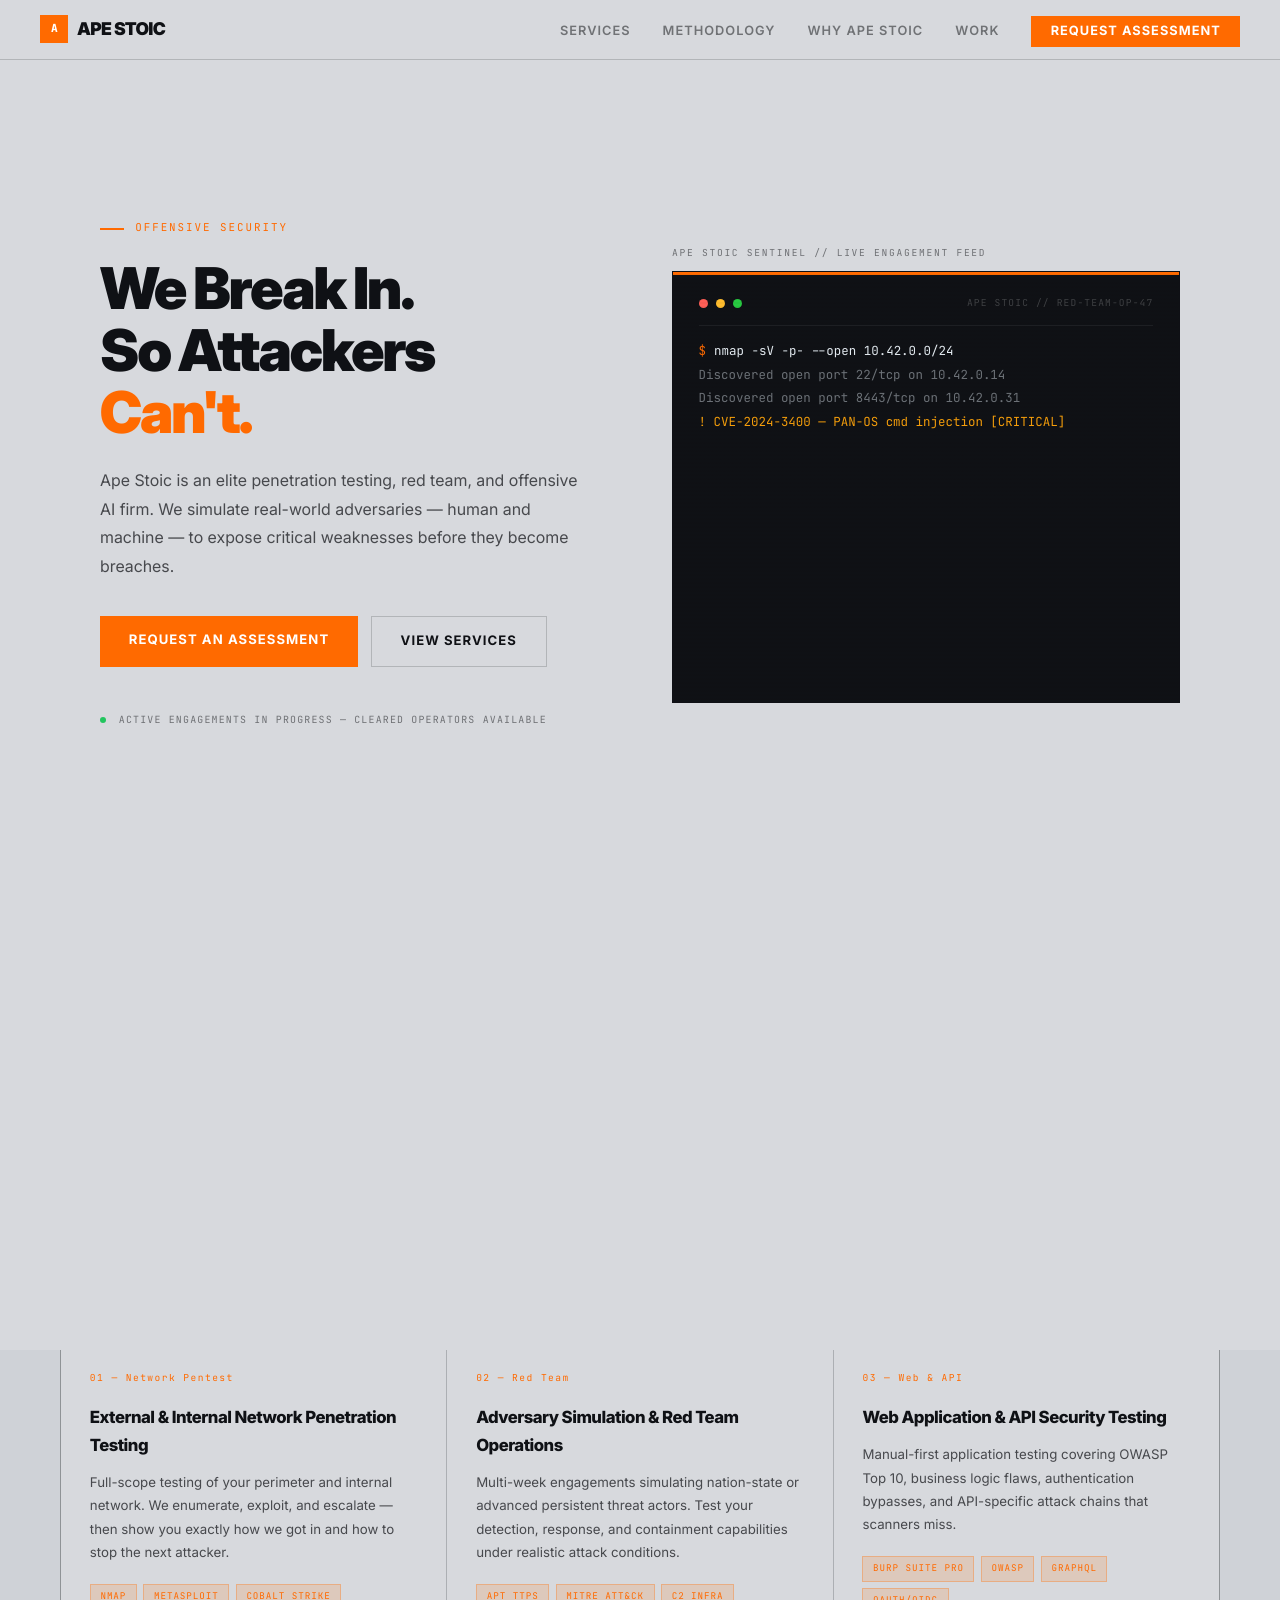
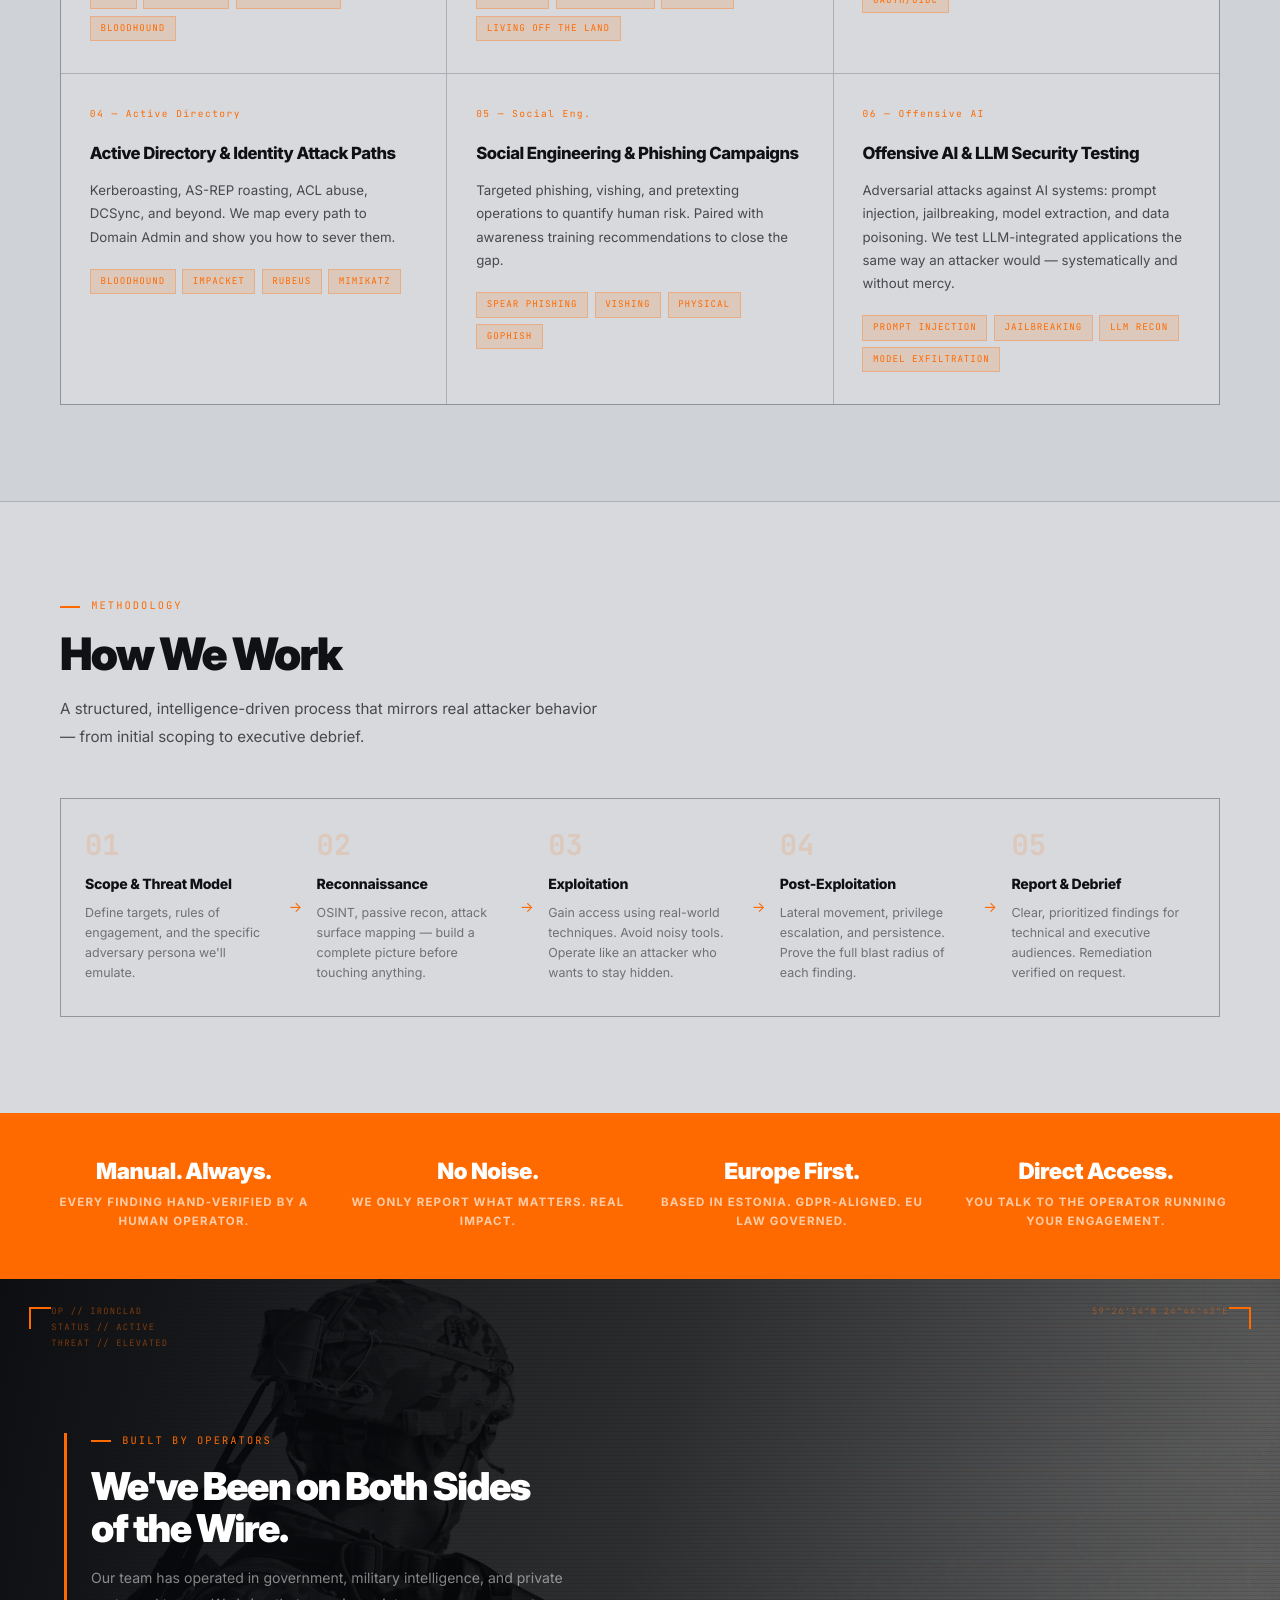
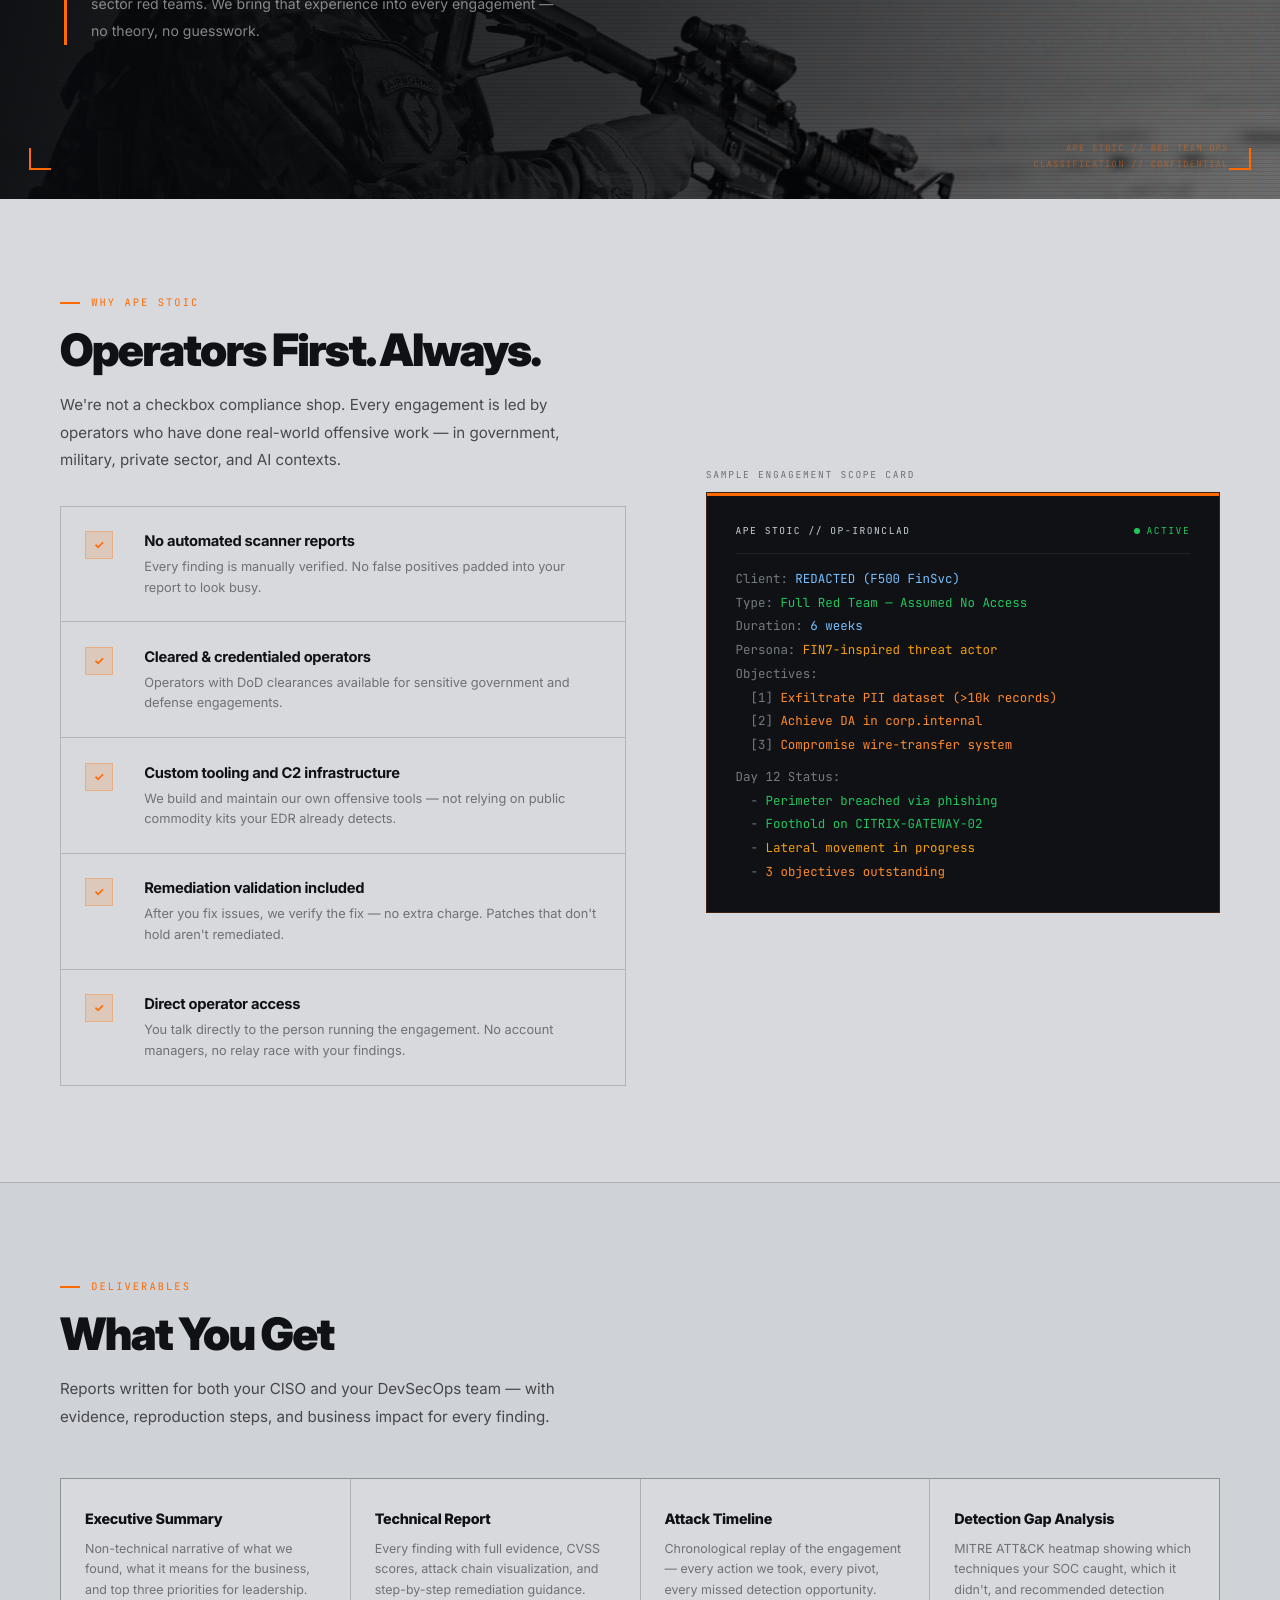
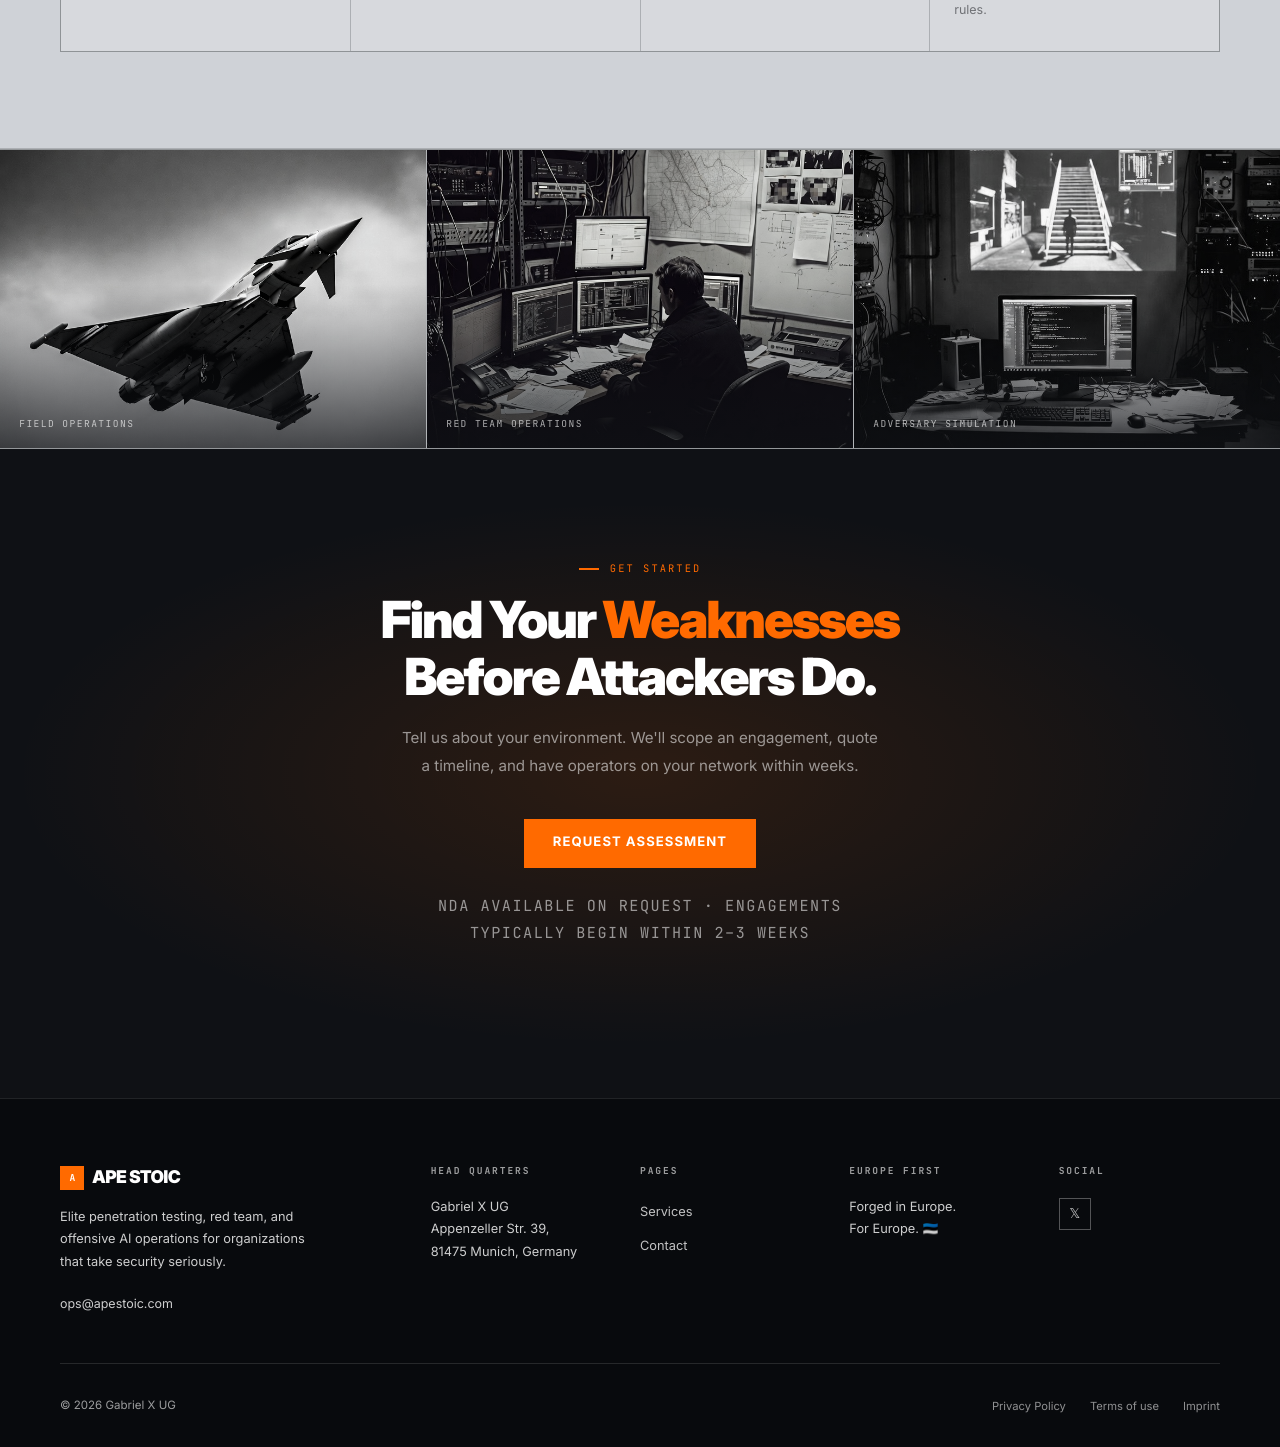
==== commit 88851b5e: "Update company name to Gabriel X UG and address to Munich - Changed Ape Stoic OÜ to Gabriel X UG acr" ====
--- a/index.html
+++ b/index.html
@@ -24,9 +24,7 @@
       <li><a href="#work">Work</a></li>
       <li><a href="#contact" class="nav-cta">Request Assessment</a></li>
     </ul>
-    <button class="nav-burger" aria-label="Toggle menu" aria-expanded="false">
-      <span></span><span></span><span></span>
-    </button>
+
   </nav>
 
   <!-- ── HERO ─────────────────────────────────────────────────── -->
@@ -476,9 +474,9 @@
         <div class="footer-col">
           <h5>Head Quarters</h5>
           <p class="footer-brand-desc">
-            Ape Stoic OÜ<br />
-            Sepapaja tn 6,<br />
-            15551 Tallinn, Estonia
+            Gabriel X UG<br />
+            Appenzeller Str. 39,<br />
+            81475 Munich, Germany
           </p>
         </div>
 
@@ -508,7 +506,7 @@
 
 
       <div class="footer-bottom">
-        <p>© 2026 Ape Stoic OÜ</p>
+        <p>© 2026 Gabriel X UG</p>
         <div class="footer-legal">
           <a href="privacy.html">Privacy Policy</a>
           <a href="terms.html">Terms of use</a>
--- a/styles.css
+++ b/styles.css
@@ -1120,72 +1120,12 @@
   .footer-top { grid-template-columns: 1fr 1fr; }
 }
 
-/* ── HAMBURGER BUTTON ────────────────────────────────────────────── */
-.nav-burger {
-  display: none;
-  flex-direction: column;
-  justify-content: center;
-  gap: 5px;
-  background: none;
-  border: none;
-  cursor: pointer;
-  padding: 4px;
-  width: 36px;
-  height: 36px;
-}
-
-.nav-burger span {
-  display: block;
-  width: 22px;
-  height: 2px;
-  background: var(--text-primary);
-  transition: transform 0.25s, opacity 0.25s;
-  transform-origin: center;
-}
-
-.nav-burger.open span:nth-child(1) { transform: translateY(7px) rotate(45deg); }
-.nav-burger.open span:nth-child(2) { opacity: 0; }
-.nav-burger.open span:nth-child(3) { transform: translateY(-7px) rotate(-45deg); }
+/* ── MOBILE NAV ──────────────────────────────────────────────────── */
+.nav-burger { display: none; }
 
 @media (max-width: 960px) {
-  .nav-burger { display: flex; }
-
-  .nav-links {
-    display: none;
-    position: absolute;
-    top: 60px;
-    left: 0;
-    right: 0;
-    flex-direction: column;
-    gap: 0;
-    background: #0f1115;
-    border-bottom: 2px solid var(--red);
-    padding: 0.5rem 0 1rem;
-    list-style: none;
-  }
-
-  .nav-links.open { display: flex; }
-
-  .nav-links li { width: 100%; }
-
-  .nav-links a {
-    display: block;
-    padding: 0.85rem 1.5rem;
-    font-size: 0.85rem;
-    color: rgba(255,255,255,0.75);
-    border-bottom: 1px solid rgba(255,255,255,0.06);
-  }
-
-  .nav-links li:last-child a { border-bottom: none; }
-
-  .nav-links a:hover { color: #fff; background: rgba(255,255,255,0.04); }
-
-  .nav-cta {
-    margin: 0.75rem 1.5rem 0 !important;
-    display: block !important;
-    text-align: center !important;
-    padding: 0.7rem 1.2rem !important;
-  }
+  .nav-links li:not(:last-child) { display: none; }
+  .nav-links { gap: 0; }
 }
 
 @media (max-width: 600px) {
